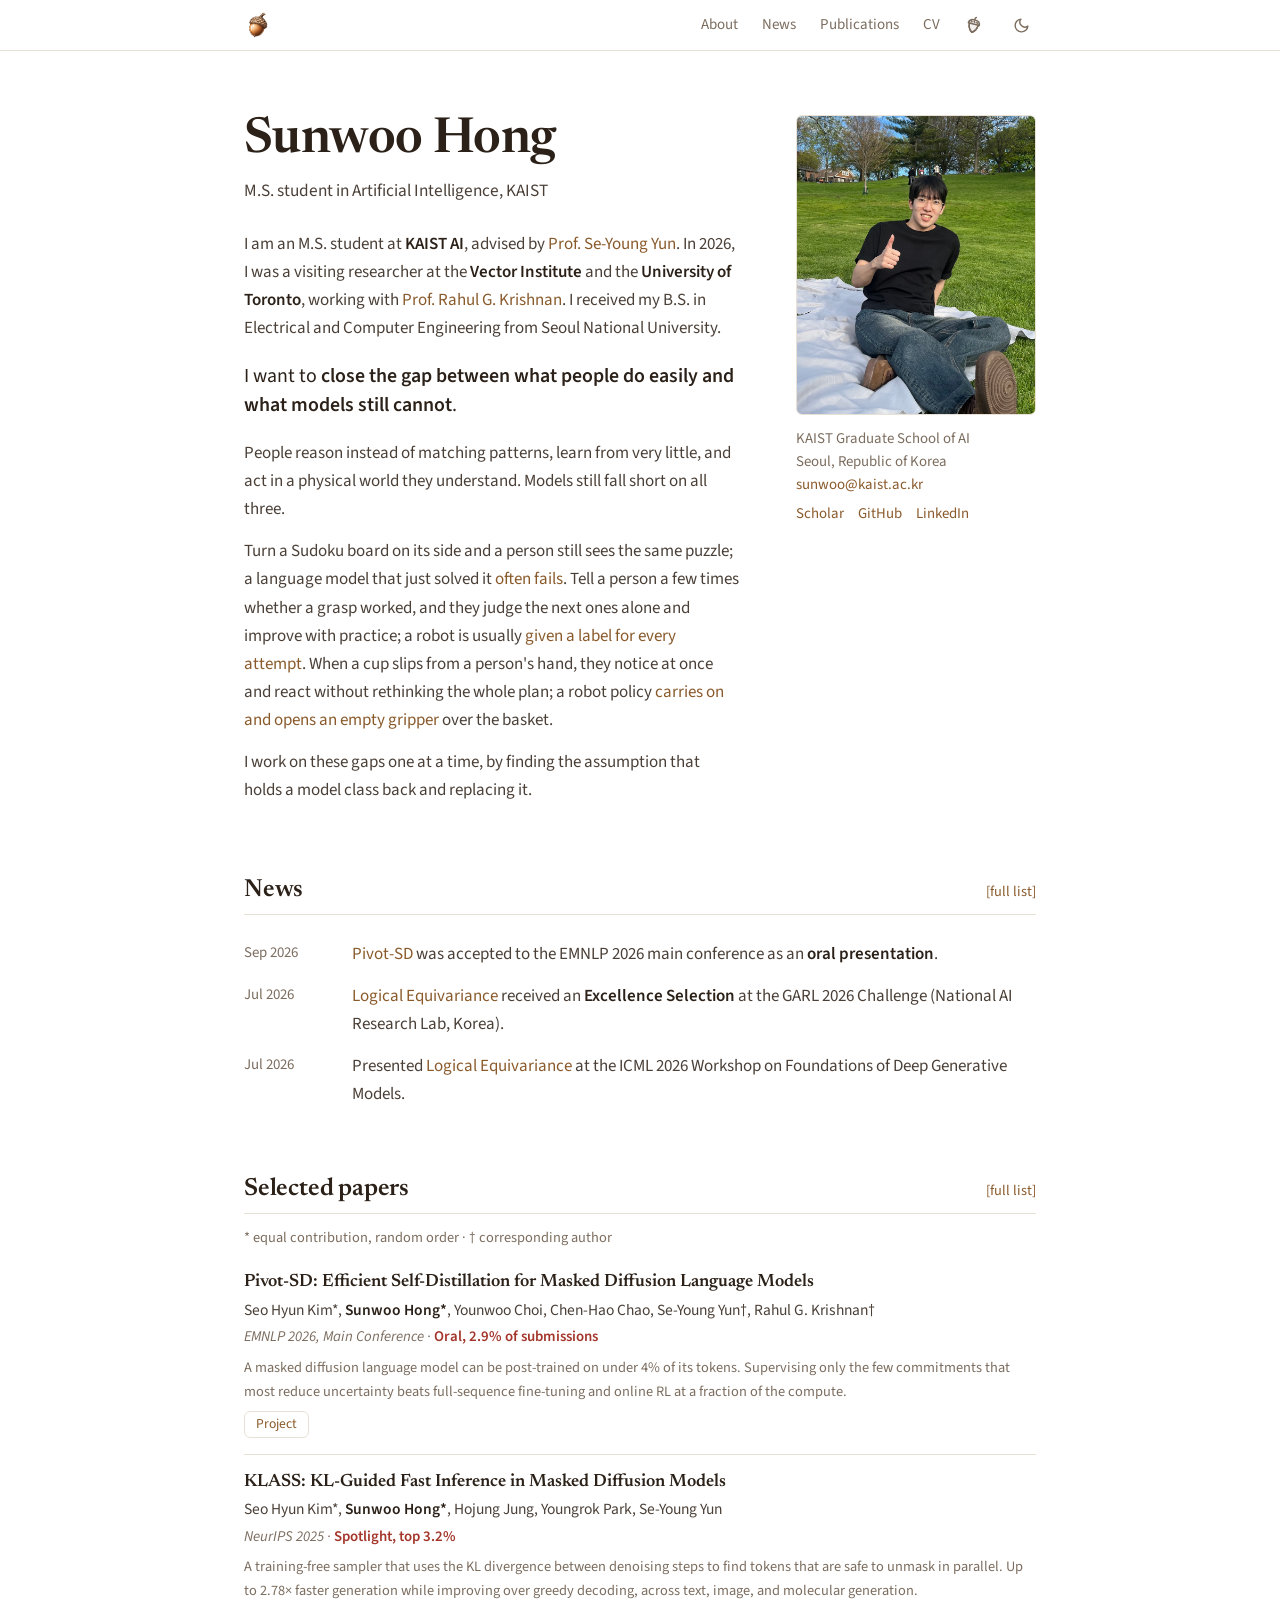
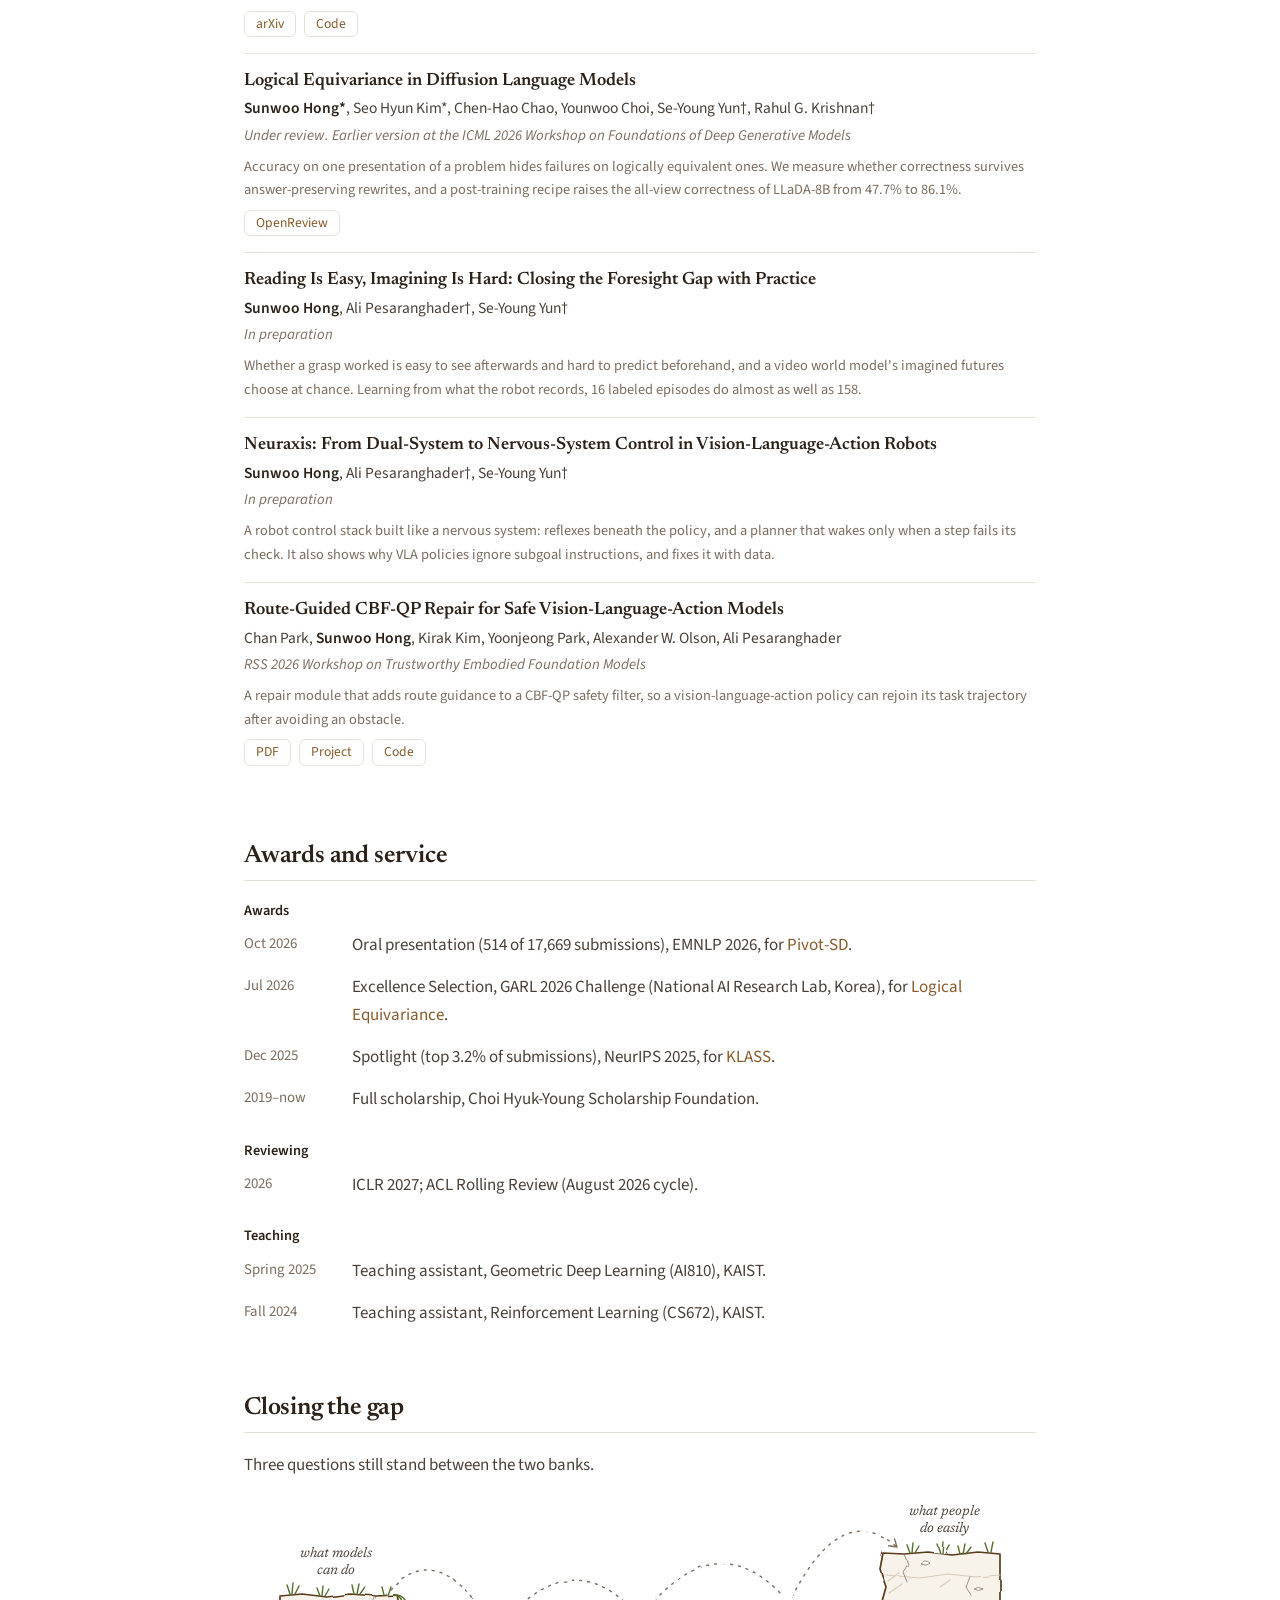
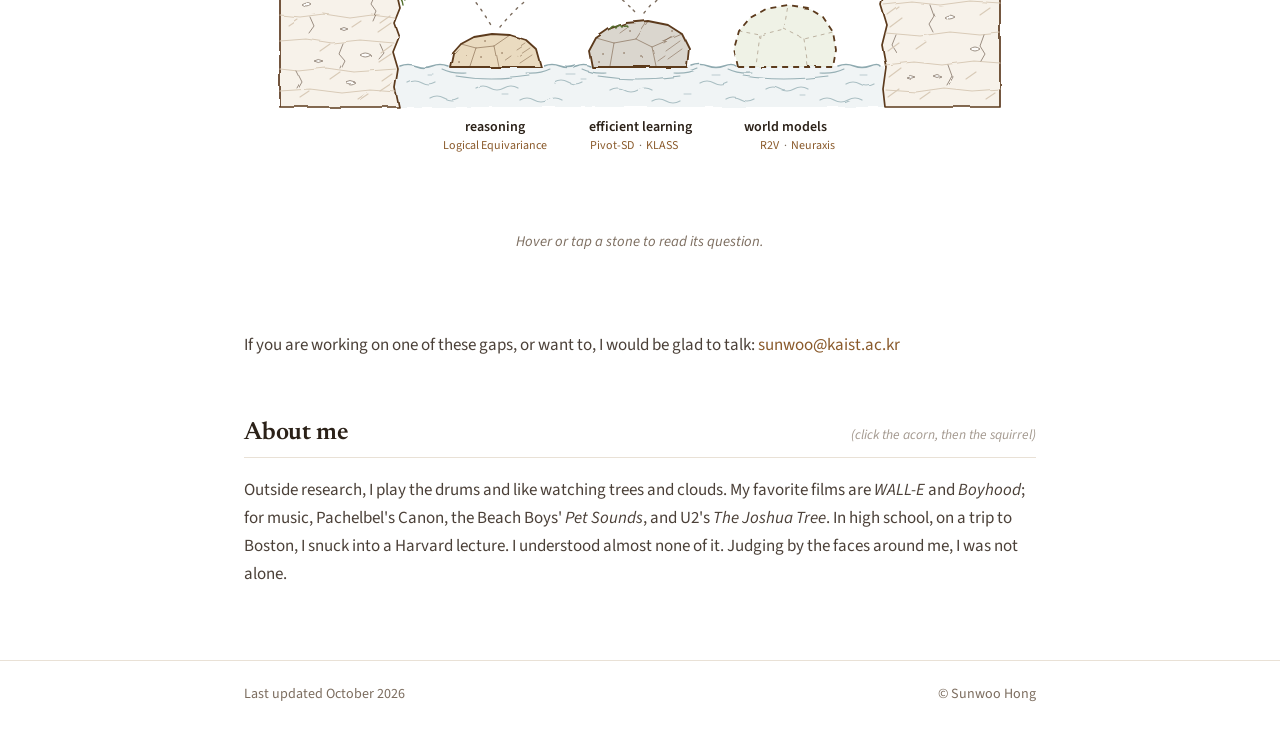
==== index.html @ c3c5d36f "Add files via upload" ====
<!DOCTYPE html>
<html lang="en">
<head>
<meta charset="UTF-8" />
<meta name="viewport" content="width=device-width, initial-scale=1" />

<title>Sunwoo Hong</title>
<meta name="author" content="Sunwoo Hong" />
<meta name="description" content="M.S. student at KAIST AI. I work on what people do easily and models still cannot, most recently how robots judge and control their own actions." />

<!-- 링크 미리보기 카드 (카카오톡, Slack, X, LinkedIn 등). 이미지는 같은 폴더의 og-image.png -->
<link rel="canonical" href="https://sunwoohong.github.io/" />
<meta property="og:type" content="website" />
<meta property="og:site_name" content="Sunwoo Hong" />
<meta property="og:title" content="Sunwoo Hong" />
<meta property="og:description" content="M.S. student at KAIST AI. I work on what people do easily and models still cannot, most recently how robots judge and control their own actions." />
<meta property="og:url" content="https://sunwoohong.github.io/" />
<meta property="og:image" content="https://sunwoohong.github.io/og-image.png" />
<meta property="og:image:width" content="1200" />
<meta property="og:image:height" content="630" />
<meta property="og:image:alt" content="Sunwoo Hong, M.S. student in Artificial Intelligence at KAIST: closing the gap between what people do easily and what models still cannot. An illustrated acorn." />
<meta property="og:locale" content="en_US" />
<meta name="twitter:card" content="summary_large_image" />
<meta name="twitter:title" content="Sunwoo Hong" />
<meta name="twitter:description" content="M.S. student at KAIST AI. I work on what people do easily and models still cannot, most recently how robots judge and control their own actions." />
<meta name="twitter:image" content="https://sunwoohong.github.io/og-image.png" />

<link rel="icon" type="image/png" href="favicon.png" />
<link rel="preconnect" href="https://fonts.googleapis.com" />
<link rel="preconnect" href="https://fonts.gstatic.com" crossorigin />
<link href="https://fonts.googleapis.com/css2?family=Newsreader:ital,opsz,wght@0,6..72,400;0,6..72,500;0,6..72,600;1,6..72,400&family=Source+Sans+3:ital,wght@0,400;0,600;1,400&display=swap" rel="stylesheet" />
<link rel="stylesheet" href="style.css?v=20261022b" />
<!-- 테마를 화면이 그려지기 전에 적용 (깜빡임 방지).
     직접 고른 테마가 있으면 그것을, 없으면 기기의 라이트/다크 설정을 따릅니다. -->
<script>(function(){var t=null;try{t=localStorage.getItem('theme');}catch(e){}if(t==='dark'||(t!=='light'&&window.matchMedia&&window.matchMedia('(prefers-color-scheme: dark)').matches))document.documentElement.setAttribute('data-theme','dark');})();</script>
</head>
<body>

<!-- ================= NAV ================= -->
<nav class="nav">
  <div class="nav-inner">
    <a href="#top" class="mark" aria-label="Sunwoo Hong, home">
      <img src="favicon.png" alt="" onerror="this.remove()" />
    </a>
    <div class="nav-links">
      <a href="#top">About</a>
      <a href="#news">News</a>
      <a href="#publications">Publications</a>
      <!-- CV: 컴파일한 PDF를 같은 폴더에 SunwooHong_CV.pdf 로 올리세요 -->
      <a href="SunwooHong_CV.pdf" target="_blank" rel="noopener">CV</a>
      <!-- A tiny, optional squirrel visitor. Shared behavior: acorn.js. -->
      <button type="button" class="acorn-toggle" id="acorn-toggle"
              aria-label="Let the squirrel take or return the acorn" aria-pressed="false"
              title="Let the squirrel take the acorn" data-acorn="home" hidden>
        <svg class="acorn-icon" viewBox="0 0 24 24" fill="none" stroke="currentColor"
             stroke-width="1.65" stroke-linecap="round" stroke-linejoin="round" aria-hidden="true">
        <g transform="rotate(14 12 12)">
          <path d="M6.8 10.4c.2 4.6 1.8 7.4 5.2 9.6 3.4-2.2 5-5 5.2-9.6" fill="currentColor" fill-opacity=".10"/>
          <path d="M6.8 10.4c.2 4.6 1.8 7.4 5.2 9.6 3.4-2.2 5-5 5.2-9.6"/>
          <path d="M5.5 10.4c.2-3.1 2.5-5 6.5-5s6.3 1.9 6.5 5H5.5Z" fill="currentColor" fill-opacity=".16"/>
          <path d="M12 5.4c-.5-1.4-.1-2.5 1-3.1M8.3 7.5l1 1M11.5 7.1l1 1M14.7 7.5l1 1"/>
        </g>
        </svg>
        <svg class="acorn-empty" viewBox="0 0 24 24" fill="none" stroke="currentColor"
             stroke-width="1.4" stroke-linecap="round" aria-hidden="true">
          <ellipse cx="12" cy="17" rx="6" ry="2.6" stroke-dasharray="1.4 3.1"/>
        </svg>
      </button>
      <button type="button" class="theme-toggle" id="theme-toggle" aria-label="Switch to dark theme">
        <svg class="icon-moon" viewBox="0 0 24 24" fill="none" stroke="currentColor" stroke-width="2" stroke-linecap="round" stroke-linejoin="round" aria-hidden="true"><path d="M21 12.8A9 9 0 1 1 11.2 3a7 7 0 0 0 9.8 9.8z"/></svg>
        <svg class="icon-sun" viewBox="0 0 24 24" fill="none" stroke="currentColor" stroke-width="2" stroke-linecap="round" stroke-linejoin="round" aria-hidden="true"><circle cx="12" cy="12" r="4"/><path d="M12 2v2M12 20v2M4.9 4.9l1.4 1.4M17.7 17.7l1.4 1.4M2 12h2M20 12h2M4.9 19.1l1.4-1.4M17.7 6.3l1.4-1.4"/></svg>
      </button>
    </div>
  </div>
</nav>

<!-- ================= TOP ================= -->
<header id="top" class="wrap top">
  <div class="top-head">
    <h1 class="name">Sunwoo Hong</h1>
    <p class="role">M.S. student in Artificial Intelligence, KAIST</p>
  </div>

  <aside class="top-side">
    <!-- 프로필 사진: bio.jpg (세로가 조금 긴 사진이 잘 맞습니다) -->
    <img class="portrait" src="bio.jpg" alt="Sunwoo Hong"
         onerror="this.replaceWith(Object.assign(document.createElement('div'),{className:'portrait portrait-empty',textContent:'SH'}))" />
    <div class="contact">
      <p>KAIST Graduate School of AI</p>
      <p>Seoul, Republic of Korea</p>
      <p><a href="mailto:sunwoo@kaist.ac.kr">sunwoo@kaist.ac.kr</a></p>
      <p class="links">
        <a href="https://scholar.google.com/citations?user=4PHESKoAAAAJ" target="_blank" rel="noopener">Scholar</a>
        <a href="https://github.com/SunwooHong" target="_blank" rel="noopener">GitHub</a>
        <a href="https://www.linkedin.com/in/sunwoo-hong/" target="_blank" rel="noopener">LinkedIn</a>
      </p>
    </div>
  </aside>


  <div class="top-bio">
    <p>
      I am an M.S. student at <strong>KAIST AI</strong>, advised by
      <a href="https://fbsqkd.github.io/" target="_blank" rel="noopener">Prof. Se-Young Yun</a>.
      In 2026, I was a visiting researcher at the <strong>Vector Institute</strong> and the
      <strong>University of Toronto</strong>, working with
      <a href="https://www.cs.toronto.edu/~rahulgk/" target="_blank" rel="noopener">Prof. Rahul G. Krishnan</a>.
      I received my B.S. in Electrical and Computer Engineering from Seoul National University.
    </p>
    <p class="vision">
      I want to <strong>close the gap between what people do easily and what models still
      cannot</strong>.
    </p>
    <p>
      People reason instead of matching patterns, learn from very little, and act in a physical
      world they understand. Models still fall short on all three.
    </p>
    <p>
      Turn a Sudoku board on its side and a person still sees the same puzzle; a language model
      that just solved it <a href="#logical-equivariance">often fails</a>. Tell a person a few times
      whether a grasp worked, and they judge the next ones alone and improve with practice; a robot
      is usually <a href="#r2v">given a label for every attempt</a>. When a cup slips from a person's
      hand, they notice at once and react without rethinking the whole plan; a robot policy
      <a href="#neuraxis">carries on and opens an empty gripper</a> over the basket.
    </p>
    <p>
      I work on these gaps one at a time, by finding the assumption that holds a model class back
      and replacing it.
    </p>
  </div>
</header>

<!-- ================= NEWS (최근 3개만. 전체는 news.html) ================= -->
<section id="news">
  <div class="wrap">
    <h2>News <a href="news.html">[full list]</a></h2>
    <ul class="news">
      <li>
        <time>Sep 2026</time>
        <div><a href="#pivot-sd">Pivot-SD</a> was accepted to the EMNLP 2026 main conference as an <strong>oral presentation</strong>.</div>
      </li>
      <li>
        <time>Jul 2026</time>
        <div><a href="#logical-equivariance">Logical Equivariance</a> received an <strong>Excellence Selection</strong> at the GARL 2026 Challenge (National AI Research Lab, Korea).</div>
      </li>
      <li>
        <time>Jul 2026</time>
        <div>Presented <a href="#logical-equivariance">Logical Equivariance</a> at the ICML 2026 Workshop on Foundations of Deep Generative Models.</div>
      </li>
    </ul>
  </div>
</section>

<!-- ================= PUBLICATIONS (전체는 publications.html) ================= -->
<section id="publications">
  <div class="wrap">
    <h2>Selected papers <a href="publications.html">[full list]</a></h2>
    <p class="pub-legend">* equal contribution, random order · † corresponding author</p>
    <!-- ↓ 논문 하나(article) 복사해서 개수를 늘리세요. 수상은 venue 뒤 <span class="tag"> -->

    <article class="pub" id="pivot-sd">
      <h3 class="pub-title">Pivot-SD: Efficient Self-Distillation for Masked Diffusion Language Models</h3>
      <p class="pub-authors">Seo Hyun Kim*, <span class="me">Sunwoo Hong*</span>, Younwoo Choi, Chen-Hao Chao, Se-Young Yun†, Rahul G. Krishnan†</p>
      <p class="pub-venue">EMNLP 2026, Main Conference · <span class="tag">Oral, 2.9% of submissions</span></p>
      <p class="pub-desc">A masked diffusion language model can be post-trained on under 4% of its tokens. Supervising only the few commitments that most reduce uncertainty beats full-sequence fine-tuning and online RL at a fraction of the compute.</p>
      <div class="pub-links">
        <a href="pivot-sd/">Project</a>
      </div>
    </article>

    <article class="pub" id="klass">
      <h3 class="pub-title">KLASS: KL-Guided Fast Inference in Masked Diffusion Models</h3>
      <p class="pub-authors">Seo Hyun Kim*, <span class="me">Sunwoo Hong*</span>, Hojung Jung, Youngrok Park, Se-Young Yun</p>
      <p class="pub-venue">NeurIPS 2025 · <span class="tag">Spotlight, top 3.2%</span></p>
      <p class="pub-desc">A training-free sampler that uses the KL divergence between denoising steps to find tokens that are safe to unmask in parallel. Up to 2.78× faster generation while improving over greedy decoding, across text, image, and molecular generation.</p>
      <div class="pub-links">
        <a href="https://arxiv.org/abs/2511.05664" target="_blank" rel="noopener">arXiv</a>
        <a href="https://github.com/shkim0116/KLASS" target="_blank" rel="noopener">Code</a>
      </div>
    </article>

    <article class="pub" id="logical-equivariance">
      <h3 class="pub-title">Logical Equivariance in Diffusion Language Models</h3>
      <p class="pub-authors"><span class="me">Sunwoo Hong*</span>, Seo Hyun Kim*, Chen-Hao Chao, Younwoo Choi, Se-Young Yun†, Rahul G. Krishnan†</p>
      <p class="pub-venue">Under review. Earlier version at the ICML 2026 Workshop on Foundations of Deep Generative Models</p>
      <p class="pub-desc">Accuracy on one presentation of a problem hides failures on logically equivalent ones. We measure whether correctness survives answer-preserving rewrites, and a post-training recipe raises the all-view correctness of LLaDA-8B from 47.7% to 86.1%.</p>
      <div class="pub-links">
        <a href="https://openreview.net/pdf?id=BC3jb6452Y" target="_blank" rel="noopener">OpenReview</a>
      </div>
    </article>

    <article class="pub" id="r2v">
      <h3 class="pub-title">Reading Is Easy, Imagining Is Hard: Closing the Foresight Gap with Practice</h3>
      <p class="pub-authors"><span class="me">Sunwoo Hong</span>, Ali Pesaranghader†, Se-Young Yun†</p>
      <p class="pub-venue">In preparation</p>
      <p class="pub-desc">Whether a grasp worked is easy to see afterwards and hard to predict beforehand, and a video world model's imagined futures choose at chance. Learning from what the robot records, 16 labeled episodes do almost as well as 158.</p>
    </article>

    <article class="pub" id="neuraxis">
      <h3 class="pub-title">Neuraxis: From Dual-System to Nervous-System Control in Vision-Language-Action Robots</h3>
      <p class="pub-authors"><span class="me">Sunwoo Hong</span>, Ali Pesaranghader†, Se-Young Yun†</p>
      <p class="pub-venue">In preparation</p>
      <p class="pub-desc">A robot control stack built like a nervous system: reflexes beneath the policy, and a planner that wakes only when a step fails its check. It also shows why VLA policies ignore subgoal instructions, and fixes it with data.</p>
    </article>

    <article class="pub" id="route-guided">
      <h3 class="pub-title">Route-Guided CBF-QP Repair for Safe Vision-Language-Action Models</h3>
      <p class="pub-authors">Chan Park, <span class="me">Sunwoo Hong</span>, Kirak Kim, Yoonjeong Park, Alexander W. Olson, Ali Pesaranghader</p>
      <p class="pub-venue">RSS 2026 Workshop on Trustworthy Embodied Foundation Models</p>
      <p class="pub-desc">A repair module that adds route guidance to a CBF-QP safety filter, so a vision-language-action policy can rejoin its task trajectory after avoiding an obstacle.</p>
      <div class="pub-links">
        <a href="https://ckck12.github.io/Route-Guied-CBF-QP/paper.pdf" target="_blank" rel="noopener">PDF</a>
        <a href="https://ckck12.github.io/Route-Guied-CBF-QP/" target="_blank" rel="noopener">Project</a>
        <a href="https://github.com/Ckck12/Route-Guied-CBF-QP" target="_blank" rel="noopener">Code</a>
      </div>
    </article>

  </div>
</section>

<!-- ================= AWARDS & SERVICE ================= -->
<section id="awards">
  <div class="wrap">
    <h2>Awards and service</h2>

    <h3 class="list-group">Awards</h3>
    <ul class="news">
      <li>
        <time>Oct 2026</time>
        <div>Oral presentation (514 of 17,669 submissions), EMNLP 2026, for <a href="#pivot-sd">Pivot-SD</a>.</div>
      </li>
      <li>
        <time>Jul 2026</time>
        <div>Excellence Selection, GARL 2026 Challenge (National AI Research Lab, Korea), for <a href="#logical-equivariance">Logical Equivariance</a>.</div>
      </li>
      <li>
        <time>Dec 2025</time>
        <div>Spotlight (top 3.2% of submissions), NeurIPS 2025, for <a href="#klass">KLASS</a>.</div>
      </li>
      <li>
        <time>2019–now</time>
        <div>Full scholarship, Choi Hyuk-Young Scholarship Foundation.</div>
      </li>
    </ul>

    <h3 class="list-group">Reviewing</h3>
    <ul class="news">
      <li>
        <time>2026</time>
        <div>ICLR 2027; ACL Rolling Review (August 2026 cycle).</div>
      </li>
    </ul>

    <h3 class="list-group">Teaching</h3>
    <ul class="news">
      <li>
        <time>Spring 2025</time>
        <div>Teaching assistant, Geometric Deep Learning (AI810), KAIST.</div>
      </li>
      <li>
        <time>Fall 2024</time>
        <div>Teaching assistant, Reinforcement Learning (CS672), KAIST.</div>
      </li>
    </ul>
  </div>
</section>

<!-- ================= CLOSING THE GAP =================
     소개글의 "close the gap"을 그림으로 옮긴 것: 강과 두 기슭, 그 사이의 디딤돌 셋.
     돌에 마우스를 올리면(또는 누르면) 그 돌의 질문이 뜨고, 돌 아래 논문 이름을 누르면 위쪽 카드로 갑니다.
     점선 돌은 지금 놓는 중입니다. -->
<section id="contact">
  <div class="wrap">
    <h2>Closing the gap</h2>
    <p class="gap-lead">Three questions still stand between the two banks.</p>
    <figure class="gap-map">
      <svg viewBox="0 40 720 276" role="img"
           aria-label="A river between two banks: what models can do, and what people do easily. Three stepping stones cross it: reasoning, efficient learning, and world models. The third stone is still being laid.">
        <defs>
          <!-- 손으로 그린 듯한 떨림 -->
          <filter id="gm-rough" x="-5%" y="-5%" width="110%" height="110%">
            <feTurbulence type="fractalNoise" baseFrequency="0.04" numOctaves="2" seed="7" result="n"/>
            <feDisplacementMap in="SourceGraphic" in2="n" scale="3"/>
          </filter>
        </defs>
        <g filter="url(#gm-rough)">
          <!-- 물 -->
          <path class="gm-pool" d="M116 221 L604 221 L604 262 L116 262 Z"/>
          <!-- 왼쪽 기슭 -->
          <path class="gm-bank" d="M0 151 L22 149 L47 152 L70 149 L96 151 L117 150 L120 163 L114 178 L119 192 L113 207 L118 224 L115 243 L119 262 L0 262 Z"/>
          <path class="gm-strata" d="M0 170 L20 172 L44 169 L70 173 L92 170 L115 173 M0 196 L26 194 L52 198 L80 195 L114 198 M0 224 L18 226 L46 223 L74 227 L116 224 M0 246 L30 244 L62 248 L90 245 L116 247"/>
          <path class="gm-crack" d="M96 151 L92 160 L97 167 L93 176 M30 172 L34 181 L29 188 M62 198 L58 208 L64 215 L60 223 M100 199 L104 208 L99 214 M16 226 L21 236 L17 243"/>
          <path class="gm-hatch" d="M100 178 l10 -7 M98 187 l13 -9 M101 208 l11 -8 M99 217 l12 -8 M102 236 l10 -7 M100 246 l12 -8 M8 180 l9 -6 M40 206 l10 -7 M72 182 l9 -6 M50 234 l10 -7 M20 252 l9 -6 M78 254 l9 -6"/>
          <path class="gm-pebble" d="M22 160 q5 -4 10 0 q-5 4 -10 0 Z M60 184 q4 -3 8 0 q-4 3 -8 0 Z M80 210 q5 -4 11 0 q-6 4 -11 0 Z M34 216 q4 -3 9 0 q-5 3 -9 0 Z M66 238 q5 -3 10 0 q-5 4 -10 0 Z"/>
          <path class="gm-grass" d="M10 149 l-3 -9 M12 149 l1 -11 M15 149 l4 -8 M40 151 l-3 -8 M42 151 l1 -10 M45 151 l4 -7 M74 149 l-2 -9 M77 149 l2 -10 M80 149 l5 -7 M104 150 l-2 -8 M107 150 l3 -9 M116 150 q6 2 7 10 M113 150 q8 -1 12 5"/>
          <!-- 오른쪽 기슭 -->
          <path class="gm-bank" d="M720 109 L698 107 L672 110 L648 107 L624 109 L603 108 L600 124 L606 142 L601 160 L607 180 L602 200 L606 222 L603 244 L605 262 L720 262 Z"/>
          <path class="gm-strata" d="M720 130 L696 132 L668 129 L640 133 L606 130 M720 158 L690 156 L660 160 L632 157 L604 160 M720 188 L700 190 L670 187 L640 191 L606 188 M720 218 L694 216 L662 220 L634 217 L605 220 M720 244 L692 246 L664 243 L636 247 L606 245"/>
          <path class="gm-crack" d="M624 109 L628 119 L623 127 L627 137 M690 132 L686 142 L691 150 M650 160 L654 171 L649 179 L653 187 M616 190 L612 200 L617 208 M704 190 L700 201 L705 209 L701 216 M668 220 L672 231 L667 240"/>
          <path class="gm-hatch" d="M608 136 l11 -8 M609 148 l13 -9 M608 170 l11 -8 M610 182 l12 -9 M608 206 l11 -8 M609 232 l12 -9 M608 252 l11 -8 M660 142 l10 -7 M700 170 l10 -7 M636 204 l10 -7 M686 234 l10 -7 M640 254 l10 -7 M706 254 l9 -6"/>
          <path class="gm-pebble" d="M640 118 q5 -4 10 0 q-5 4 -10 0 Z M694 144 q4 -3 9 0 q-5 3 -9 0 Z M664 172 q5 -4 11 0 q-6 4 -11 0 Z M626 232 q4 -3 9 0 q-5 3 -9 0 Z M690 204 q5 -4 10 0 q-5 4 -10 0 Z M654 232 q4 -3 8 0 q-4 3 -8 0 Z"/>
          <path class="gm-grass" d="M630 108 l-3 -8 M632 108 l1 -10 M635 108 l4 -7 M660 108 l-3 -9 M662 108 l1 -11 M665 108 l4 -8 M680 109 l-2 -8 M683 109 l2 -10 M686 109 l5 -7 M708 107 l-3 -9 M711 107 l2 -10"/>
          <!-- 디딤돌 셋: 돌마다 색이 조금 다르고, 마지막 돌은 아직 놓는 중이라 점선 -->
          <g class="gm-stone" data-stone="reasoning">
            <path class="gm-rock gm-rock-1" d="M170 222 L173 208 L181 199 L194 192 L212 189 L230 190 L246 195 L256 204 L261 222 Z"/>
            <path class="gm-facet" d="M181 199 L196 203 L214 201 L230 190 M214 201 L218 221 M196 203 L190 221"/>
            <path class="gm-shade" d="M236 204 l9 -6 M238 211 l12 -8 M240 218 l12 -8 M224 216 l7 -5"/>
            <path class="gm-speck" d="M186 210 h.1 M201 212 h.1 M205 196 h.1 M222 208 h.1 M178 216 h.1"/>
          </g>
          <g class="gm-stone" data-stone="efficient-learning">
            <path class="gm-rock gm-rock-2" d="M312 222 L309 206 L316 193 L329 184 L346 178 L368 176 L388 180 L402 189 L409 203 L407 222 Z"/>
            <path class="gm-facet" d="M316 193 L334 198 L356 194 L368 176 M356 194 L372 202 L402 189 M372 202 L376 221 M334 198 L330 221"/>
            <path class="gm-shade" d="M384 198 l10 -7 M386 206 l14 -10 M388 214 l14 -10 M378 216 l7 -5 M340 188 l7 -5"/>
            <path class="gm-speck" d="M322 208 h.1 M344 208 h.1 M350 186 h.1 M362 212 h.1 M392 186 h.1 M318 216 h.1"/>
            <path class="gm-moss" d="M330 184 q3 -5 6 -1 q3 -5 6 -1 q3 -4 6 0"/>
          </g>
          <g class="gm-stone gm-stone-next" data-stone="world-models">
            <path class="gm-rock gm-rock-3" d="M458 222 L454 204 L459 186 L470 173 L486 164 L508 160 L528 163 L543 172 L553 187 L556 205 L553 222 Z"/>
            <path class="gm-facet" d="M459 186 L480 190 L504 184 L508 160 M504 184 L524 194 L553 187 M524 194 L528 221 M480 190 L476 221"/>
          </g>
          <!-- 물결: 수면, 돌 주위의 잔물결, 깊은 물결 -->
          <path class="gm-water" d="M120 221 q8 -3 16 0 t16 0 t16 0 M264 221 q8 -3 16 0 t16 0 t14 0 M412 221 q8 -3 16 0 t16 0 t12 0 M558 221 q8 -3 16 0 t16 0 t10 0"/>
          <path class="gm-ripple" d="M162 224 q10 5 24 4 M246 228 q14 1 24 -4 M176 231 q34 6 74 0 M302 224 q10 5 24 4 M394 228 q14 1 24 -4 M318 231 q38 6 82 0 M448 224 q10 5 24 4 M540 228 q14 1 24 -4 M464 231 q38 6 84 0"/>
          <path class="gm-water gm-deep" d="M128 238 q7 -4 14 0 t14 0 M196 243 q7 -4 14 0 t14 0 t14 0 M274 237 q7 -4 14 0 t14 0 M330 245 q7 -4 14 0 t14 0 t14 0 M420 238 q7 -4 14 0 t14 0 M486 244 q7 -4 14 0 t14 0 t14 0 M566 239 q7 -4 14 0 t14 0 M150 253 q7 -4 14 0 t14 0 M240 255 q7 -4 14 0 t14 0 t14 0 M372 256 q7 -4 14 0 t14 0 M446 254 q7 -4 14 0 t14 0 M540 255 q7 -4 14 0 t14 0 t14 0"/>
          <path class="gm-glint" d="M286 229 h9 M300 233 h5 M432 230 h8 M148 230 h6 M580 230 h7 M222 249 h6 M404 249 h7 M520 250 h5"/>
          <!-- 건너가는 길 -->
          <path class="gm-route" d="M110 144 Q160 92 212 182 M220 182 Q290 96 356 168 M364 168 Q436 78 504 152 M512 152 Q562 54 617 102"/>
        </g>
        <!-- 도착 화살촉: 떨림 필터 밖에 두어 모양이 흐트러지지 않게, 호의 끝 방향에 맞춤 -->
        <path class="gm-arrow" d="M614.5 93.9 L617 102 L608.6 100.7"/>
        <!-- 이름표 -->
        <text class="gm-side" x="56" y="112" text-anchor="middle">what models</text>
        <text class="gm-side" x="56" y="129" text-anchor="middle">can do</text>
        <text class="gm-side" x="664" y="70" text-anchor="middle">what people</text>
        <text class="gm-side" x="664" y="87" text-anchor="middle">do easily</text>
        <g class="gm-label" data-stone="reasoning">
          <text class="gm-axis" x="215" y="286" text-anchor="middle">reasoning</text>
          <a href="#logical-equivariance" data-card="logical-equivariance"><text class="gm-paper" x="215" y="304" text-anchor="middle">Logical Equivariance</text></a>
        </g>
        <g class="gm-label" data-stone="efficient-learning">
          <text class="gm-axis gm-axis-mid" x="360" y="286" text-anchor="middle">efficient learning</text>
          <a href="#pivot-sd" data-card="pivot-sd"><text class="gm-paper" x="354" y="304" text-anchor="end">Pivot-SD</text></a>
          <text class="gm-paper gm-sep" x="360" y="304" text-anchor="middle">·</text>
          <a href="#klass" data-card="klass"><text class="gm-paper" x="366" y="304">KLASS</text></a>
        </g>
        <g class="gm-label" data-stone="world-models">
          <text class="gm-axis" x="505" y="286" text-anchor="middle">world models</text>
          <a href="#r2v" data-card="r2v"><text class="gm-paper" x="499" y="304" text-anchor="end">R2V</text></a>
          <text class="gm-paper gm-sep" x="505" y="304" text-anchor="middle">·</text>
          <a href="#neuraxis" data-card="neuraxis"><text class="gm-paper" x="511" y="304">Neuraxis</text></a>
        </g>
      </svg>
      <!-- 돌에 마우스를 올리면(또는 누르면) 안내 문구 자리에 그 돌의 질문이 나타납니다 -->
      <div class="gap-notes">
        <p class="gap-hint">Hover or tap a stone to read its question.</p>
      <div class="gap-note" data-stone="reasoning">
        <p class="gs-q">Where does pattern matching end and reasoning begin?</p>
        <p class="gs-a">Pattern matching is right near what a model has seen. Reasoning is using the
          structure underneath to be right where it has never been.</p>
        <p class="gs-tags">So far: <a href="#logical-equivariance">Logical Equivariance</a></p>
      </div>
      <div class="gap-note" data-stone="efficient-learning">
        <p class="gs-q">Why do models need so much more than people do?</p>
        <p class="gs-a">Scale works, but every gain asks for more data than the last. People learn a new
          skill from a handful of examples; models have to learn more from less.</p>
        <p class="gs-tags">So far: <a href="#pivot-sd">Pivot-SD</a> · <a href="#klass">KLASS</a></p>
      </div>
      <div class="gap-note" data-stone="world-models">
        <p class="gs-q">What does a robot need to understand to act well?</p>
        <p class="gs-a">Not every frame of the future. A person sees at once whether an action worked,
          notices the moment something slips, and stops to rethink only when the plan breaks. A robot
          can learn the same: judge outcomes from what it records, and check each step against what it
          should achieve.</p>
        <p class="gs-tags">In progress: <a href="#r2v">R2V</a> · <a href="#neuraxis">Neuraxis</a></p>
      </div>
      </div>
    </figure>
    <p class="gap-invite">If you are working on one of these gaps, or want to, I would be glad to talk:
      <a href="mailto:sunwoo@kaist.ac.kr">sunwoo@kaist.ac.kr</a></p>
  </div>
</section>

<!-- ================= ABOUT ME ================= -->
<section id="about-me">
  <div class="wrap">
    <!-- 오른쪽의 옅은 안내는 상단 메뉴의 도토리 버튼이 켜져 있을 때만 나타납니다 -->
    <h2><span class="h2-title">About me</span> <span class="h2-note" id="acorn-note" hidden>(click the acorn, then the squirrel)</span></h2>
    <p>Outside research, I play the drums and like watching trees and clouds. My favorite films are <em>WALL-E</em> and
      <em>Boyhood</em>; for music, Pachelbel's Canon, the Beach Boys' <em>Pet Sounds</em>, and U2's <em>The Joshua Tree</em>.
      In high school, on a trip to Boston, I snuck into a Harvard lecture. I understood almost none of it.
      Judging by the faces around me, I was not alone.</p>
  </div>
</section>

<!-- ================= FOOTER ================= -->
<footer>
  <div class="wrap">
    <span>Last updated October 2026</span>
    <span>© Sunwoo Hong</span>
  </div>
</footer>

<!-- 테마 전환: 버튼으로 고른 테마는 브라우저에 저장되어 다음 방문과 다른 페이지에도 유지됩니다.
     아직 고른 적이 없으면 기기 설정을 따르고, 기기 설정이 바뀌면 바로 따라 바뀝니다. -->
<script>
(function () {
  var root = document.documentElement, btn = document.getElementById('theme-toggle');
  if (!btn) return;
  var system = window.matchMedia ? window.matchMedia('(prefers-color-scheme: dark)') : null;
  function isDark() { return root.getAttribute('data-theme') === 'dark'; }
  function chosen() { try { return localStorage.getItem('theme'); } catch (e) { return null; } }
  function apply(dark) { if (dark) root.setAttribute('data-theme', 'dark'); else root.removeAttribute('data-theme'); label(); }
  function label() { btn.setAttribute('aria-label', isDark() ? 'Switch to light theme' : 'Switch to dark theme'); }
  btn.addEventListener('click', function () {
    var next = isDark() ? 'light' : 'dark';
    apply(next === 'dark');
    try { localStorage.setItem('theme', next); } catch (e) {}
  });
  if (system) {
    var follow = function (event) { if (!chosen()) apply(event.matches); };
    if (system.addEventListener) system.addEventListener('change', follow);
    else if (system.addListener) system.addListener(follow);
  }
  label();
})();
</script>

<!-- 맨 위로: 왼쪽 위 아이콘이나 About을 눌러도 주소에 #top이 남지 않게 합니다.
     다른 페이지에서 index.html#top으로 들어와도 주소를 깔끔하게 정리합니다. -->
<script>
(function () {
  function cleanAddress() {
    var path = location.pathname;
    // 실제 사이트에서는 /index.html 대신 / 로 보여 줍니다 (로컬 파일에서는 그대로).
    if (/^https?:$/.test(location.protocol)) path = path.replace(/index\.html$/, '');
    try { history.replaceState(history.state, '', path + location.search); } catch (e) {}
  }
  function toTop(smooth) {
    var reduce = window.matchMedia && window.matchMedia('(prefers-reduced-motion: reduce)').matches;
    window.scrollTo({ top: 0, behavior: smooth && !reduce ? 'smooth' : 'auto' });
  }
  document.addEventListener('click', function (event) {
    var link = event.target.closest && event.target.closest('a[href="#top"]');
    if (!link || event.defaultPrevented || event.button !== 0 ||
        event.metaKey || event.ctrlKey || event.shiftKey || event.altKey) return;
    event.preventDefault();
    toTop(true);
    if (location.hash) cleanAddress();
  });
  if (location.hash === '#top') { cleanAddress(); toTop(false); }
})();
</script>

<!-- 간극의 디딤돌: 돌(또는 그 이름표)에 마우스를 올리거나 누르면 그 돌의 질문이 뜨고,
     논문 이름에 올리면 위쪽 카드도 표시됩니다 -->
<script>
(function () {
  var map = document.querySelector('.gap-map');
  if (!map) return;
  function parts(name) { return map.querySelectorAll('[data-stone="' + name + '"]'); }
  var notes = map.querySelector('.gap-notes');
  /* 설명이 하나라도 보이는 동안에는 안내 문구를 숨깁니다 */
  function sync() { if (notes) notes.classList.toggle('has-active', !!notes.querySelector('.is-lit, .is-open')); }
  function set(name, cls, on) { parts(name).forEach(function (el) { el.classList.toggle(cls, on); }); sync(); }
  var triggers = map.querySelectorAll('.gm-stone[data-stone], .gm-label[data-stone]');
  triggers.forEach(function (el) {
    var name = el.getAttribute('data-stone');
    el.addEventListener('mouseenter', function () { set(name, 'is-lit', true); });
    el.addEventListener('mouseleave', function () { set(name, 'is-lit', false); });
    el.addEventListener('focusin', function () { set(name, 'is-lit', true); });
    el.addEventListener('focusout', function () { set(name, 'is-lit', false); });
    /* 누르면 고정, 다시 누르면 닫힘 (터치 화면용). 논문 링크를 누를 때는 건드리지 않습니다. */
    el.addEventListener('click', function (event) {
      if (event.target.closest && event.target.closest('a')) return;
      var open = !el.classList.contains('is-open');
      map.querySelectorAll('.is-open').forEach(function (other) { other.classList.remove('is-open'); });
      set(name, 'is-open', open);
      sync();
    });
  });
  map.querySelectorAll('a[data-card]').forEach(function (link) {
    var card = document.getElementById(link.getAttribute('data-card'));
    if (!card) return;
    function on() { card.classList.add('is-pointed'); }
    function off() { card.classList.remove('is-pointed'); }
    link.addEventListener('mouseenter', on); link.addEventListener('mouseleave', off);
    link.addEventListener('focus', on); link.addEventListener('blur', off);
  });
})();
</script>

<!-- About me 옆 안내: 도토리 버튼이 실제로 켜진 경우에만 보여 줍니다 -->
<script>
window.addEventListener('load', function () {
  var note = document.getElementById('acorn-note'), acorn = document.getElementById('acorn-toggle');
  function show() { if (note && acorn && !acorn.hidden) note.hidden = false; }
  show(); setTimeout(show, 800);
});
</script>

<!-- No external animation libraries or image assets required. -->
<script src="acorn.js" defer></script>
</body>
</html>
---- style.css ----
/* ============================================================
   Sunwoo Hong — shared styles for index.html, publications.html, news.html
   ============================================================ */

:root {
  /* ---- 우드 팔레트: 색은 여기서만 바꾸면 됩니다 ---- */
  --paper:  #FFFFFF;   /* 배경 */
  --ink:    #2B2118;   /* 제목 (월넛) */
  --body:   #4B4038;   /* 본문 */
  --muted:  #7C6D5F;   /* 보조 텍스트 */
  --acorn:  #8A5A2B;   /* 링크 / 액센트 (도토리) */
  --cap:    #5C3A1E;   /* 호버 (도토리 깍지) */
  --line:   #E9E1D6;   /* 헤어라인 */
  --husk:   #F7F2EA;   /* 옅은 바탕 (배지, 호버) */
  --leaf:   #55702F;   /* 풀 / 잎 (참나무 잎) */
  --leaf-bg:#EEF2E4;
  --leaf-line:#D5DEC0;
  --honor:  #A3352A;   /* Oral / Spotlight 표기 (벽돌 빨강) */
  --honor-bg:#FBEEEB;
  --honor-line:#F0D3CD;
  --line-strong:#D9CBB8; /* 카드 호버 테두리 */
  --nav-bg: rgba(255,255,255,.9);
  --on-accent:#FFFFFF;   /* 액센트 바탕 위의 글자 */
  --shadow: rgba(92,58,30,.55);
  color-scheme: light;

  --serif: "Newsreader", Georgia, "Times New Roman", serif;
  --sans:  "Source Sans 3", system-ui, -apple-system, "Segoe UI", sans-serif;

  --maxw: 840px;
  --gutter: 24px;
}

/* ---- 어두운 테마: 상단 메뉴의 달 아이콘을 누르면 적용됩니다 ---- */
:root[data-theme="dark"] {
  --paper:  #1C1612;   /* 짙은 월넛 */
  --ink:    #F4ECE1;
  --body:   #D8CCBE;
  --muted:  #A49586;
  --acorn:  #DDA56B;
  --cap:    #F2C690;
  --line:   #3A2F27;
  --husk:   #2A211B;
  --leaf:   #B9CF93;
  --leaf-bg:#262E1F;
  --leaf-line:#3F4B32;
  --honor:  #F0907C;
  --honor-bg:#33201B;
  --honor-line:#58342D;
  --line-strong:#5A4A3D;
  --nav-bg: rgba(28,22,18,.9);
  --on-accent:#1C1612;
  --shadow: rgba(0,0,0,.7);
  color-scheme: dark;
}

* { box-sizing: border-box; }
html { scroll-behavior: smooth; }
[id] { scroll-margin-top: 64px; }   /* 상단 메뉴에 가리지 않도록 */

body {
  margin: 0;
  background: var(--paper);
  color: var(--body);
  font-family: var(--sans);
  font-size: 17px;
  line-height: 1.65;
  -webkit-font-smoothing: antialiased;
}

a {
  color: var(--acorn);
  text-decoration: none;
  border-bottom: 1px solid transparent;
  transition: color .15s ease, border-color .15s ease;
}
a:hover { color: var(--cap); border-bottom-color: var(--cap); }
a:focus-visible { outline: 2px solid var(--acorn); outline-offset: 2px; border-radius: 3px; }

strong { color: var(--ink); font-weight: 600; }
p { margin: 0 0 14px; }

.wrap { max-width: var(--maxw); margin: 0 auto; padding: 0 var(--gutter); }

/* ================= NAV ================= */
.nav {
  position: sticky; top: 0; z-index: 50;
  background: var(--nav-bg);
  backdrop-filter: blur(8px);
  border-bottom: 1px solid var(--line);
}
.nav-inner {
  max-width: var(--maxw); margin: 0 auto; padding: 10px var(--gutter);
  display: flex; align-items: center; justify-content: space-between; gap: 16px;
}
.mark { display: flex; align-items: center; border: 0; }
.mark:hover { border: 0; }
.mark img { width: 26px; height: 26px; display: block; }
.nav-links { display: flex; align-items: center; gap: 24px; margin-left: auto; }
.nav-links a { font-size: .94rem; color: var(--muted); border: 0; }
.nav-links a:hover, .nav-links a[aria-current="page"] { color: var(--cap); border: 0; }

/* 테마 전환 버튼 */
.theme-toggle {
  display: inline-flex; align-items: center; justify-content: center;
  width: 30px; height: 30px; padding: 0; margin-left: -6px;
  background: none; border: 0; border-radius: 50%; cursor: pointer; color: var(--muted);
}
.theme-toggle:hover { color: var(--cap); background: var(--husk); }
.theme-toggle:focus-visible { outline: 2px solid var(--acorn); outline-offset: 2px; }
.theme-toggle svg { width: 17px; height: 17px; display: block; }
.theme-toggle .icon-sun { display: none; }
:root[data-theme="dark"] .theme-toggle .icon-moon { display: none; }
:root[data-theme="dark"] .theme-toggle .icon-sun { display: block; }

/* ================= TOP (이름 · 소개 · 사진) ================= */
.top {
  display: grid;
  grid-template-columns: minmax(0, 1fr) 240px;
  grid-template-areas: "head side" "bio side";
  column-gap: 56px;
  align-items: start;
  padding-top: 64px; padding-bottom: 28px;
}
.top-head { grid-area: head; }
.top-bio  { grid-area: bio; }
.top-side { grid-area: side; }

h1.name, h1.page-title {
  font-family: var(--serif); font-weight: 600;
  font-size: clamp(2.3rem, 6vw, 3.1rem); line-height: 1.05;
  letter-spacing: -.6px; color: var(--ink);
  margin: 0 0 10px;
}
.role { margin: 0 0 24px; font-size: 1.08rem; color: var(--body); }
/* 한 문장 비전: 본문보다 한 단계 크게 */
.top-bio .vision { font-size: 1.24rem; line-height: 1.45; color: var(--ink); margin: 20px 0; }

.portrait {
  width: 100%; aspect-ratio: 4 / 5; object-fit: cover; display: block;
  border-radius: 6px; border: 1px solid var(--line);
  background: var(--husk);
}
.portrait-empty {
  display: flex; align-items: center; justify-content: center;
  font-family: var(--serif); font-size: 3rem; color: var(--acorn);
}
.contact { margin-top: 12px; font-size: .93rem; line-height: 1.55; color: var(--muted); }
.contact p { margin: 0; }
.contact .links { margin-top: 6px; display: flex; flex-wrap: wrap; gap: 2px 14px; }

/* the paper a stepping stone points at */
.pub.is-pointed { box-shadow: inset 3px 0 0 var(--acorn); padding-left: 14px; }

/* ================= SECTIONS ================= */
section { padding: 30px 0; }
h2 {
  font-family: var(--serif); font-weight: 600; color: var(--ink);
  font-size: 1.55rem; letter-spacing: -.2px; line-height: 1.2;
  margin: 0 0 18px; padding-bottom: 8px;
  border-bottom: 1px solid var(--line);
  display: flex; align-items: baseline; justify-content: space-between; gap: 16px;
}
/* [full list] 링크 */
h2 a { font-family: var(--sans); font-size: .9rem; font-weight: 400; letter-spacing: 0; white-space: nowrap; }
.h2-note { font-family: var(--sans); font-size: .85rem; font-weight: 400; font-style: italic; letter-spacing: 0;
           color: var(--muted); opacity: .7; text-align: right; }
.h2-note[hidden] { display: none; }
.h2-title { white-space: nowrap; }
@media (max-width: 700px) { .h2-note { font-size: .78rem; } }

/* ================= NEWS ================= */
.news { margin: 0; padding: 0; list-style: none; }
.news li {
  display: grid; grid-template-columns: 92px minmax(0, 1fr); column-gap: 16px;
  padding: 7px 0;
}
.news time { color: var(--muted); font-size: .93rem; font-variant-numeric: tabular-nums; padding-top: 1px; }

/* ================= AWARDS & SERVICE (index.html) ================= */
.list-group {
  font-family: var(--sans); font-size: .9rem; font-weight: 600;
  color: var(--ink); letter-spacing: 0;
  margin: 18px 0 2px;
}
.list-group:first-of-type { margin-top: 4px; }
#awards .news time { white-space: nowrap; }
@media (max-width: 700px) {
  #awards .news li { grid-template-columns: 88px minmax(0, 1fr); }
}

/* ================= SELECTED PAPERS (index.html) =================
   전체 목록(publications.html)과 같은 목록형. 논문 하나 = article.pub */
.pub-legend { font-size: .9rem; color: var(--muted); margin: -6px 0 6px; }
.pub {
  padding: 16px 0; border-bottom: 1px solid var(--line);
  transition: box-shadow .18s ease, padding-left .18s ease;
}
.pub:last-child { border-bottom: 0; }
.pub-title {
  font-family: var(--serif); font-weight: 600; font-size: 1.12rem;
  color: var(--ink); line-height: 1.3; margin: 0 0 3px;
}
.pub-authors { font-size: .97rem; color: var(--body); margin: 0 0 2px; }
.pub-authors .me, .plist .me { color: var(--ink); font-weight: 600; }
.pub-venue { font-size: .93rem; color: var(--muted); font-style: italic; margin: 0 0 6px; }
.pub-venue .tag { font-style: normal; font-weight: 600; color: var(--honor); }
.pub-desc { font-size: .9rem; color: var(--muted); margin: 0 0 8px; }
.pub-desc:last-child { margin-bottom: 0; }
.pub-links { display: flex; flex-wrap: wrap; gap: 8px; }
.pub-links a {
  font-size: .85rem; color: var(--acorn);
  border: 1px solid var(--line); border-radius: 6px; padding: 1px 11px;
}
.pub-links a:hover { background: var(--acorn); color: var(--on-accent); border-color: var(--acorn); }

/* ================= FULL LISTS (publications.html, news.html) ================= */
.page-head { padding-top: 56px; padding-bottom: 6px; }
.page-head p { color: var(--muted); margin: 0; }
.plist-year {
  font-family: var(--serif); font-weight: 600; color: var(--ink);
  font-size: 1.3rem; margin: 26px 0 4px; padding-bottom: 6px; border-bottom: 1px solid var(--line);
}
.plist { margin: 0; padding: 0; list-style: none; }
.plist li { padding: 14px 0; border-bottom: 1px solid var(--line); }
.plist li:last-child { border-bottom: 0; }
.plist .pub-title { font-size: 1.12rem; margin-bottom: 3px; }
.plist .pub-venue { margin-bottom: 6px; }
.plist .tag { font-style: normal; font-weight: 600; color: var(--honor); }

/* ================= CLOSING THE GAP (index.html) =================
   "Close the gap", drawn: a river, two banks, three stepping stones.
   Under the drawing, each stone is the question it started from. */
:root { --stone-1: #EADBC0; --stone-2: #DAD6CE; --stone-3: #E2E8D2; --water: #8FAAB0; }
:root[data-theme="dark"] { --stone-1: #54422E; --stone-2: #4A4640; --stone-3: #3C4531; --water: #7C999F; }
.gap-lead { margin: 0 0 6px; }
.gap-map { margin: 0; }
.gap-map svg { display: block; width: 100%; max-width: 720px; height: auto; margin: 0 auto; overflow: visible; }
.gm-pool   { fill: var(--water); fill-opacity: .13; stroke: none; }
.gm-bank   { fill: var(--husk); stroke: var(--cap); stroke-width: 1.7; stroke-linejoin: round; }
.gm-strata { fill: none; stroke: var(--line-strong); stroke-width: 1.2; stroke-linecap: round; stroke-linejoin: round; }
.gm-crack  { fill: none; stroke: var(--muted); stroke-width: 1; stroke-linecap: round; stroke-linejoin: round; opacity: .75; }
.gm-hatch  { fill: none; stroke: var(--line-strong); stroke-width: 1.2; stroke-linecap: round; }
.gm-pebble { fill: var(--paper); stroke: var(--muted); stroke-width: .9; opacity: .8; }
.gm-grass, .gm-moss { fill: none; stroke: var(--leaf); stroke-width: 1.4; stroke-linecap: round; }
.gm-water  { fill: none; stroke: var(--water); stroke-width: 1.5; stroke-linecap: round; }
.gm-deep   { stroke-width: 1.2; opacity: .7; }
.gm-ripple { fill: none; stroke: var(--water); stroke-width: 1.1; stroke-linecap: round; opacity: .9; }
.gm-glint  { fill: none; stroke: var(--water); stroke-width: 1; stroke-linecap: round; opacity: .55; }
.gm-route  { fill: none; stroke: var(--muted); stroke-width: 1.4; stroke-linecap: round; stroke-dasharray: 2 6; }
.gm-arrow  { fill: none; stroke: var(--muted); stroke-width: 1.4; stroke-linecap: round; stroke-linejoin: round; }
.gm-stone  { transition: transform .2s ease; }
.gm-rock   { stroke: var(--cap); stroke-width: 1.8; stroke-linejoin: round; }
.gm-rock-1 { fill: var(--stone-1); }
.gm-rock-2 { fill: var(--stone-2); }
.gm-rock-3 { fill: var(--stone-3); fill-opacity: .55; stroke-dasharray: 6 5; }
.gm-facet  { fill: none; stroke: var(--cap); stroke-width: 1; stroke-linecap: round; stroke-linejoin: round; opacity: .45; }
.gm-stone-next .gm-facet { stroke-dasharray: 3 5; opacity: .35; }
.gm-shade  { fill: none; stroke: var(--cap); stroke-width: 1; stroke-linecap: round; opacity: .4; }
.gm-speck  { fill: none; stroke: var(--cap); stroke-width: 1.8; stroke-linecap: round; opacity: .45; }
.gm-stone.is-lit { transform: translateY(-4px); }
.gm-stone.is-lit .gm-rock { stroke: var(--acorn); stroke-width: 2.2; }
.gm-side   { font-family: var(--serif); font-style: italic; font-size: 14px; fill: var(--body); }
.gm-axis   { font-family: var(--sans); font-weight: 600; font-size: 14px; fill: var(--ink); }

.gm-paper  { font-family: var(--sans); font-size: 12px; fill: var(--muted); }
.gap-map a .gm-paper { fill: var(--acorn); cursor: pointer; }
.gap-map a:hover .gm-paper, .gap-map a:focus-visible .gm-paper { fill: var(--cap); text-decoration: underline; }
.gap-map a { outline: none; }
.gm-stone, .gm-label { cursor: pointer; -webkit-tap-highlight-color: transparent; outline: none; }
.gm-stone.is-open { transform: translateY(-4px); }
.gm-stone.is-open .gm-rock { stroke: var(--acorn); stroke-width: 2.2; }
/* 그림 아래 한 자리에 안내 문구와 세 설명을 겹쳐 두고, 고른 것만 보이게 합니다 (높이가 변하지 않습니다) */
.gap-notes { display: grid; justify-items: center; align-items: start; margin-top: 18px; text-align: center; }
.gap-notes > * { grid-area: 1 / 1; max-width: 560px; margin: 0;
                 opacity: 0; visibility: hidden; transition: opacity .18s ease, visibility .18s; }
.gap-hint { color: var(--muted); font-size: .92rem; font-style: italic; align-self: center; }
.gap-notes:not(.has-active) .gap-hint,
.gap-note.is-lit, .gap-note.is-open { opacity: 1; visibility: visible; }
/* 마우스가 올라간 돌이 눌러서 고정한 돌보다 우선합니다 */
.gap-notes:has(.is-lit) .gap-note.is-open:not(.is-lit) { opacity: 0; visibility: hidden; }
.gs-q { font-family: var(--serif); font-style: italic; font-size: 1.18rem; line-height: 1.3; color: var(--ink); margin: 0 0 7px; }
.gs-a { font-size: .95rem; line-height: 1.55; margin: 0; }
.gs-tags { display: none; font-size: .84rem; color: var(--muted); margin: 9px 0 0; }
.gap-invite { margin: 26px 0 0; }
@media (max-width: 700px) {
  /* 작은 화면: 이름표를 키우고 가운데 이름표는 한 줄 내립니다. 논문 이름은 그림에서 숨기고 설명 안에 넣습니다. */
  .gap-map svg { overflow: visible; }
  .gm-axis  { font-size: 23px; }
  .gm-axis-mid { transform: translateY(26px); }
  .gm-side  { font-size: 17.5px; }
  .gm-paper { display: none; }
  .gap-notes { margin-top: 26px; }
  .gs-tags { display: block; }
}

/* ================= FOOTER ================= */
footer {
  border-top: 1px solid var(--line); margin-top: 28px;
  padding: 22px 0 44px; color: var(--muted); font-size: .88rem;
}
footer .wrap { display: flex; justify-content: space-between; flex-wrap: wrap; gap: 10px; }

/* ================= RESPONSIVE ================= */
@media (max-width: 700px) {
  body { font-size: 16px; }
  .top {
    grid-template-columns: minmax(0, 1fr);
    grid-template-areas: "head" "side" "bio";
    padding-top: 40px;
  }
  .role { margin-bottom: 20px; }
  .top-side { margin-bottom: 22px; }
  .portrait { max-width: 220px; }
  .nav-links { gap: 14px; }
  .nav-links a { font-size: .88rem; }
  .news li { grid-template-columns: 78px minmax(0, 1fr); column-gap: 12px; }
  .page-head { padding-top: 36px; }
}
@media (prefers-reduced-motion: reduce) {
  html { scroll-behavior: auto; }
  .pub, a, .gm-stone, .gap-notes > * { transition: none; }
}


/* ================= ACORN & SQUIRREL =================
   A small opt-in visitor. Nothing animates until the acorn is pressed.
   The overlay never receives pointer events or changes the page layout.
   ================================================== */
.acorn-toggle {
  position: relative;
  display: inline-flex; align-items: center; justify-content: center;
  flex: 0 0 30px; width: 30px; height: 30px;
  padding: 0; margin-left: -6px;
  border: 0; border-radius: 50%; background: none;
  color: var(--muted); cursor: pointer;
  -webkit-tap-highlight-color: transparent;
  transition: color .15s ease, background-color .15s ease;
}
.acorn-toggle[hidden], .squirrel-stage[hidden], .squirrel-transfer[hidden] {
  display: none !important;
}
.acorn-toggle:hover { color: var(--cap); background: var(--husk); }
.acorn-toggle:focus-visible {
  outline: 2px solid var(--acorn); outline-offset: 2px;
}
.acorn-toggle svg {
  position: absolute; width: 21px; height: 21px; display: block;
  overflow: visible; pointer-events: none;
}
.acorn-toggle .acorn-icon { opacity: 1; }
.acorn-toggle .acorn-empty { opacity: 0; }
.acorn-toggle[data-acorn="away"] .acorn-icon { opacity: 0; }
.acorn-toggle[data-acorn="away"] .acorn-empty { opacity: .48; }
.acorn-toggle[data-acorn="away"]:hover .acorn-empty,
.acorn-toggle[data-acorn="away"]:focus-visible .acorn-empty { opacity: .9; }
.acorn-toggle.is-busy { cursor: progress; }
.acorn-toggle.just-returned .acorn-icon { animation: acorn-home .42s ease-out; }
@keyframes acorn-home {
  0% { transform: scale(.84); }
  48% { transform: scale(1.12); }
  100% { transform: scale(1); }
}
.squirrel-status {
  position: absolute; width: 1px; height: 1px;
  padding: 0; margin: -1px; overflow: hidden;
  clip: rect(0, 0, 0, 0); clip-path: inset(50%);
  white-space: nowrap; border: 0;
}
.squirrel-stage, .sq-hang {
  /* Sunwoo's squirrel, as a coloured-pencil sketch: a dark-brown outline with a
     faint second pass, warm colour laid a touch off the line, a sage belly and a
     colour-pencil grain. Same colours in both themes, like a sticker on the page. */
  --sq-ink: #3B2B1F;
  --sq-paper: #FFFFFF;
  --sq-wash: #B98250;
  --sq-wash-o: .82;
  --sq-belly: #D9D8B6;
  --sq-blush: #9E4B26;
  --sq-blush-o: .2;
  --sq-tex: #6B4428;
  --sq-tex-o: .22;
  --sq-nut: #E2B57E;
  --sq-nut-cap: #7A4C28;
  --sq-scarf: var(--leaf);
}
.squirrel-stage {
  position: fixed; inset: 0; z-index: 70;
  overflow: hidden; contain: layout style paint;
  pointer-events: none !important;
  user-select: none; -webkit-user-select: none;
  color: var(--acorn);
}
:root[data-theme="dark"] .squirrel-stage,
:root[data-theme="dark"] .sq-hang {
  --sq-ink: #2A1D13;
  --sq-paper: #F4ECE1;
  --sq-wash: #C08A55;
  --sq-wash-o: .88;
  --sq-belly: #D4D3AF;
  --sq-blush-o: .22;
  --sq-tex: #5C3A1E;
  --sq-tex-o: .22;
}
.squirrel-stage * { pointer-events: none !important; }
/* Only the squirrel itself and its hint slip take clicks; the rest of the
   overlay lets every click through to the page. */
.squirrel-stage > .squirrel-actor,
.squirrel-stage .sq-bubble,
.squirrel-stage .sq-fortune-slip,
.squirrel-stage .sq-fortune-slip * { pointer-events: auto !important; }
.squirrel-actor {
  position: absolute; top: 0; left: 0;
  width: 88px; height: 71.5px;
  display: block; margin: 0; padding: 0; border: 0; background: none;
  font: inherit; color: inherit; cursor: pointer;
  -webkit-appearance: none; appearance: none;
  -webkit-tap-highlight-color: transparent;
  transform-origin: 50% 58%;
  will-change: transform;
}
.squirrel-actor:focus { outline: none; }
.squirrel-actor:focus-visible { outline: 2px dashed var(--acorn); outline-offset: 2px; border-radius: 40%; }
.squirrel-actor.is-presenting:focus-visible { outline: none; }
.squirrel-facing { display: block; width: 100%; height: 100%; }
/* "click me!": a comic speech bubble beside the squirrel's head. It sits on the side
   the squirrel faces, so it never leaves the top of the screen, and is not mirrored. */
.sq-bubble {
  position: absolute; top: -2px; left: calc(100% - 6px);
  padding: 4px 10px 5px; white-space: nowrap;
  font-family: var(--serif); font-style: italic; font-weight: 600; font-size: 14px; line-height: 1.2;
  color: var(--sq-ink); background: var(--sq-paper);
  border: 1.6px solid var(--sq-ink); border-radius: 14px 14px 14px 4px;
  box-shadow: 2px 2px 0 rgba(59, 43, 31, .18);
  opacity: 0; visibility: hidden; transform: scale(.4) rotate(-8deg); transform-origin: 0 100%;
  transition: opacity .16s ease, transform .22s cubic-bezier(.3, 1.6, .5, 1), visibility .16s;
}
/* the little tail pointing back at the squirrel */
.sq-bubble::after {
  content: ""; position: absolute; left: -6px; bottom: 3px; width: 9px; height: 9px;
  background: var(--sq-paper);
  border-left: 1.6px solid var(--sq-ink); border-bottom: 1.6px solid var(--sq-ink);
  transform: skewX(-28deg) rotate(18deg); border-bottom-left-radius: 2px;
}
.squirrel-actor.faces-left .sq-bubble {
  left: auto; right: calc(100% - 6px); border-radius: 14px 14px 4px 14px; transform-origin: 100% 100%;
  transform: scale(.4) rotate(8deg);
}
.squirrel-actor.faces-left .sq-bubble::after {
  left: auto; right: -6px; border-left: 0; border-right: 1.6px solid var(--sq-ink);
  transform: skewX(28deg) rotate(-18deg); border-bottom-left-radius: 0; border-bottom-right-radius: 2px;
}
.squirrel-actor.is-calling .sq-bubble { opacity: 1; visibility: visible; transform: rotate(-4deg); }
.squirrel-actor.is-calling.faces-left .sq-bubble { transform: rotate(4deg); }
.squirrel-art { display: block; width: 100%; height: 100%; overflow: visible; }

/* Drawing layers */
.squirrel-art .sq-paper { fill: var(--sq-paper); }
.squirrel-art .sq-wash { fill: var(--sq-wash); opacity: var(--sq-wash-o); transform: translate(1px, .8px); }
/* traced ink lines, plus a faint second pass a hair off, like a pencil going over a line twice */
.squirrel-art .sq-ink { fill: var(--sq-ink); }
.squirrel-art .sq-ink-ghost { opacity: .28; transform: translate(.8px, -.6px); }
.squirrel-art .sq-belly { fill: var(--sq-belly); }
.squirrel-art .sq-blush { fill: var(--sq-blush); opacity: var(--sq-blush-o); }
.squirrel-art .sq-shade { fill: var(--sq-ink); opacity: .2; }
.squirrel-art .sq-scarf-wash { fill: var(--sq-scarf); opacity: .5; }
.squirrel-art .sq-line, .squirrel-art .sq-fine, .squirrel-art .sq-mark,
.squirrel-art .sq-hatch, .squirrel-art .sq-texture, .squirrel-art .sq-ghost,
.squirrel-art .sq-whisker, .squirrel-art .sq-ground {
  fill: none; stroke: var(--sq-ink);
  stroke-linecap: round; stroke-linejoin: round;
}
.squirrel-art .sq-line { stroke-width: 1.25; }
.squirrel-art .sq-thin { stroke-width: 1.05; }
.squirrel-art .sq-fine { stroke-width: .9; }
.squirrel-art .sq-mark { stroke-width: 1.35; }
.squirrel-art .sq-faint { opacity: .4; }
.squirrel-art .sq-texture { stroke: var(--sq-tex); stroke-width: .55; opacity: var(--sq-tex-o); }
.squirrel-art .sq-hatch { stroke-width: .6; opacity: .22; }
.squirrel-art .sq-ghost { stroke-width: .8; opacity: .18; }
.squirrel-art .sq-whisker { stroke-width: .5; opacity: .4; }
.squirrel-art .sq-ground { stroke-width: .9; opacity: .25; }
.squirrel-art .sq-ink-fill { fill: var(--sq-ink); }
.squirrel-art .sq-glint { fill: #FFFFFF; }
.sq-nut-body { fill: var(--sq-nut); stroke: none; }
.sq-nut-cap { fill: var(--sq-nut-cap); stroke: none; }
.squirrel-art .sq-held-icon { color: var(--sq-ink); }

/* Rig: pivots for each moving part */
.sq-tail { transform-origin: 59px 82px; }
.sq-head { transform-origin: 77px 45px; }
.sq-hind-near { transform-origin: 75px 96.5px; }
.sq-hind-far { transform-origin: 89.6px 87.6px; }
.sq-arm { transform-origin: 91px 52px; }
.sq-eye { transform-origin: 84px 36px; }
.sq-scarf-end { transform-origin: 68px 48px; }

/* Poses. It sits with both front paws up at its chest; it hops on its hind feet
   when it runs; reaching, one paw goes up to the button; carrying, the acorn sits
   between its paws. */
.sq-reach, .sq-carried-acorn, .sq-scarf, .sq-exclaim, .sq-zzz, .sq-yawn { opacity: 0; }
.squirrel-actor.is-winter .sq-scarf { opacity: 1; }
.squirrel-actor.is-carrying .sq-carried-acorn { opacity: 1; }
.squirrel-actor.is-reaching .sq-reach { opacity: 1; }
.squirrel-actor.is-reaching .sq-arm { opacity: 0; }
.squirrel-actor.is-reaching .sq-head { transform: rotate(-20deg); }
.squirrel-actor.is-peeking .sq-ground { opacity: 0; }

.squirrel-actor.is-running .sq-hind-near,
.squirrel-actor.is-running .sq-front-far { animation: squirrel-stride .24s ease-in-out infinite; }
.squirrel-actor.is-running .sq-front-near,
.squirrel-actor.is-running .sq-hind-far { animation: squirrel-stride .24s ease-in-out -.12s infinite; }
.squirrel-actor.is-running .sq-tail { animation: squirrel-tail .46s ease-in-out infinite; }
.squirrel-actor.is-running .sq-scarf-end { animation: squirrel-tail .3s ease-in-out infinite; }
.squirrel-actor.is-sniffing .sq-head { animation: squirrel-sniff .38s ease-in-out infinite; }
.squirrel-actor.is-sniffing .sq-tail { animation: squirrel-tail .76s ease-in-out infinite; }
.squirrel-actor.is-sniffing .sq-eye { animation: squirrel-blink .75s ease-in-out; }

/* Easter egg poses: startled, hurrying, yawning */
.squirrel-actor.is-startled .sq-exclaim { opacity: 1; animation: squirrel-pop .28s ease-out; transform-origin: 103px 2px; }
.squirrel-actor.is-startled .squirrel-art { animation: squirrel-jolt .3s ease-out; }
.squirrel-actor.is-hurrying.is-running .sq-hind-near,
.squirrel-actor.is-hurrying.is-running .sq-front-far { animation-duration: .14s; }
.squirrel-actor.is-hurrying.is-running .sq-front-near,
.squirrel-actor.is-hurrying.is-running .sq-hind-far { animation-duration: .14s; animation-delay: -.07s; }
.squirrel-actor.is-yawning .sq-head { transform: rotate(-7deg); }
.squirrel-actor.is-yawning .sq-eye { transform: scaleY(.25); }
.squirrel-actor.is-yawning .sq-mouth { opacity: 0; }
.squirrel-actor.is-yawning .sq-yawn { opacity: 1; }
.squirrel-actor.is-yawning .sq-zzz { opacity: 1; animation: squirrel-zzz .95s ease-out both; }

/* Hovered: it stops and looks up, the cue that it can be clicked. */
.squirrel-actor.is-frozen * { animation-play-state: paused !important; }
.squirrel-actor.is-noticing .sq-head { transform: rotate(-9deg); transition: transform .15s ease-out; }
/* Presenting a hint: sitting up, both paws around the acorn. */
.squirrel-actor.is-presenting .sq-reach,
.squirrel-actor.is-presenting .sq-carried-acorn { opacity: 0 !important; }
.squirrel-actor.is-presenting .sq-arm { opacity: 1 !important; }
.squirrel-actor.is-presenting .sq-hind-near,
.squirrel-actor.is-presenting .sq-hind-far,
.squirrel-actor.is-presenting .sq-tail { animation: none !important; transform: none; }
.squirrel-actor.is-presenting .sq-head { animation: none !important; transform: rotate(-8deg); }

@keyframes squirrel-stride {
  0%, 100% { transform: rotate(-23deg); }
  50% { transform: rotate(25deg); }
}
@keyframes squirrel-tail {
  0%, 100% { transform: rotate(-4deg); }
  50% { transform: rotate(7deg); }
}
@keyframes squirrel-sniff {
  0%, 100% { transform: rotate(0); }
  50% { transform: rotate(-8deg) translateY(-1px); }
}
@keyframes squirrel-blink {
  0%, 40%, 60%, 100% { transform: scaleY(1); }
  50% { transform: scaleY(.12); }
}
@keyframes squirrel-pop {
  0% { transform: scale(.4); }
  70% { transform: scale(1.15); }
  100% { transform: scale(1); }
}
@keyframes squirrel-jolt {
  0%, 100% { transform: translateY(0); }
  35% { transform: translateY(-7px); }
}
@keyframes squirrel-zzz {
  0% { transform: translate(0, 4px); opacity: 0; }
  30% { opacity: 1; }
  100% { transform: translate(3px, -6px); opacity: .85; }
}
.squirrel-transfer {
  position: absolute; top: 0; left: 0;
  width: 19px; height: 19px;
  will-change: transform;
}
.squirrel-transfer svg { width: 100%; height: 100%; display: block; overflow: visible; }

/* The acorn fortune: the cap pops off and a paper slip unrolls with a hint. */
.sq-fortune-nut {
  position: absolute; width: 30px; height: 30px;
  color: var(--sq-ink);
  transform: scale(.4); opacity: 0;
  transition: transform .18s ease-in, opacity .15s ease-in;
}
.sq-fortune-nut.is-open {
  transform: scale(1); opacity: 1;
  transition: transform .26s cubic-bezier(.3, 1.5, .5, 1), opacity .12s ease-out;
}
.sq-fortune-nut svg { position: absolute; inset: 0; width: 100%; height: 100%; overflow: visible; }
.sq-fortune-nut .nut-cap { transform-origin: 50% 40%; transition: transform .2s ease-in; }
.sq-fortune-nut.is-open .nut-cap {
  transform: translate(var(--cap-x, 10px), -13px) rotate(var(--cap-r, 42deg));
  transition: transform .32s cubic-bezier(.3, 1.6, .5, 1) .16s;
}
.sq-fortune-slip {
  position: absolute; left: 0; top: 0; box-sizing: border-box;
  width: min(260px, calc(100vw - 24px));
  padding: 12px 15px 10px;
  background: var(--paper); color: var(--body);
  border: 1px solid var(--line-strong); border-radius: 3px;
  box-shadow: 0 12px 26px -18px var(--shadow);
  font: 15px/1.45 var(--serif);
  transform: rotate(-1.4deg);
  clip-path: inset(100% 0 0 0);
  transition: clip-path .22s ease-in;
}
.sq-fortune-slip[data-side="below"] { clip-path: inset(0 0 100% 0); transform: rotate(1.2deg); }
.sq-fortune-slip.is-open {
  clip-path: inset(0 0 0 0);
  transition: clip-path .46s cubic-bezier(.2, .8, .2, 1) .34s;
}
.sq-fortune-text { margin: 0 0 4px; color: var(--ink); }
.sq-fortune-note { margin: 0 0 6px; font: italic 13px/1.4 var(--serif); color: var(--muted); }
.sq-fortune-check {
  display: inline-block; width: 14px; height: 14px; margin: 0 5px 0 0; vertical-align: -1px;
  fill: none; stroke: var(--leaf); stroke-width: 2; stroke-linecap: round; stroke-linejoin: round;
}
.sq-fortune-foot { display: flex; align-items: center; justify-content: space-between; gap: 4px; margin: 0 -9px -6px; }
.sq-fortune-count { margin: 0 auto; font: 12px/1.3 var(--sans); color: var(--muted); }
.sq-fortune-turn {
  display: inline-flex; align-items: center; justify-content: center;
  flex: 0 0 32px; width: 32px; height: 32px; padding: 0; margin: 0;
  border: 0; border-radius: 50%; background: none; color: var(--muted); cursor: pointer;
  -webkit-tap-highlight-color: transparent;
}
.sq-fortune-turn[hidden] { display: inline-flex !important; visibility: hidden; }
.sq-fortune-turn:hover { color: var(--cap); background: var(--husk); }
.sq-fortune-turn:focus-visible { outline: 2px solid var(--acorn); outline-offset: 1px; }
.sq-fortune-turn svg { width: 15px; height: 15px; fill: none; stroke: currentColor; stroke-width: 1.6; stroke-linecap: round; stroke-linejoin: round; }
.sq-fortune-slip kbd {
  display: inline-block; min-width: 1.4em; text-align: center;
  font: 600 12px/1.5 var(--sans); color: var(--ink);
  background: var(--husk); border: 1px solid var(--line-strong); border-bottom-width: 2px;
  border-radius: 4px; padding: 0 5px; margin: 0 1px; vertical-align: 1px;
}

/* First-visit nudge: the squirrel hangs upside down from under the menu, right
   below the acorn, and the acorn wobbles. Shown once per browser. */
.sq-hang { position: fixed; z-index: 49; overflow: hidden; pointer-events: none; }
.sq-hang-body {
  position: absolute; inset: 0; transform-origin: 50% 0;
  animation: sq-hang 2.9s cubic-bezier(.3, .7, .3, 1) both;
}
.sq-hang-body svg { display: block; width: 100%; height: 100%; overflow: visible; transform: scaleY(-1); }
.sq-hang .sq-eye { animation: squirrel-blink .5s ease-in-out 1.35s; }
/* only the head peeks out: the tail and the ground stay out of the picture */
.sq-hang .sq-tail, .sq-hang .sq-ground { display: none; }
@keyframes sq-hang {
  0% { transform: translateY(-100%); }
  17% { transform: translateY(-46%) rotate(0); }
  29% { transform: translateY(-50%) rotate(5deg); }
  45% { transform: translateY(-48%) rotate(-4deg); }
  60% { transform: translateY(-49%) rotate(2deg); }
  80% { transform: translateY(-49%) rotate(0); }
  100% { transform: translateY(-100%); }
}
.acorn-toggle.is-nudged .acorn-icon { animation: acorn-nudge .85s ease-in-out; transform-origin: 50% 80%; }
@keyframes acorn-nudge {
  0%, 100% { transform: rotate(0); }
  18% { transform: rotate(-15deg); }
  42% { transform: rotate(12deg); }
  64% { transform: rotate(-7deg); }
  82% { transform: rotate(3deg); }
}

/* The oak's reward: the proverb on a little slip, once, when it is fully grown. */
.oak-proverb {
  position: fixed; z-index: 60; pointer-events: none;
  padding: 7px 13px; white-space: nowrap;
  background: var(--paper); color: var(--ink);
  border: 1px solid var(--line-strong); border-radius: 3px;
  box-shadow: 0 10px 22px -16px var(--shadow);
  font: italic 15px/1.35 var(--serif);
  transform: rotate(-1.2deg);
  clip-path: inset(0 0 100% 0);
  transition: clip-path .22s ease-in;
}
.oak-proverb.is-open { clip-path: inset(0 0 0 0); transition: clip-path .5s cubic-bezier(.2, .8, .2, 1); }

/* The acorn shower */
.sq-falling { position: absolute; left: 0; top: 0; color: var(--sq-ink); will-change: transform; }
.sq-falling svg { display: block; width: 100%; height: 100%; overflow: visible; transition: transform .22s ease-in, opacity .22s ease-in; }
.sq-falling.is-gathered svg { transform: translateY(-10px) scale(.2); opacity: 0; }

/* Easter egg: the heading, denoised. Masks are drawn as pencil hatching. */
.sq-tok { transition: color .6s ease; }
.sq-tok.is-masked {
  color: transparent;
  background: repeating-linear-gradient(-55deg, var(--muted) 0 1px, transparent 1px 4px)
    center 62% / 74% .58em no-repeat;
}
.sq-tok.is-fresh { color: var(--acorn); transition: none; }

/* Easter egg: an oak that grows in the menu, next to About, after round trips. */
.oak {
  display: inline-flex; align-items: center; justify-content: center;
  flex: 0 0 20px; width: 20px; height: 20px;
  margin: 0; padding: 0; border: 0; background: none;
  color: var(--muted); cursor: pointer;
  -webkit-tap-highlight-color: transparent;
}
.oak:focus-visible { outline: 2px solid var(--acorn); outline-offset: 2px; border-radius: 3px; }
.oak svg { display: block; width: 100%; height: 100%; overflow: visible; transform-origin: 50% 88%; }
.oak:hover { color: var(--cap); }
.oak .oak-leaf { fill: var(--leaf); fill-opacity: .28; stroke: var(--leaf); }
.oak .oak-ground { opacity: .5; }
.oak.is-growing svg { animation: oak-grow 1.2s cubic-bezier(.2, .8, .25, 1) both; }
.oak.is-wiggling svg { animation: oak-wiggle .5s ease-in-out; }
.oak.is-wilting svg { animation: oak-wilt .9s ease-in forwards; }
@keyframes oak-wilt {
  0% { transform: rotate(0) scale(1); opacity: 1; }
  40% { transform: rotate(-14deg) scale(.9, .8); opacity: .8; }
  100% { transform: rotate(-20deg) scale(.2, 0); opacity: 0; }
}
@keyframes oak-wiggle {
  0%, 100% { transform: rotate(0); }
  25% { transform: rotate(-8deg); }
  60% { transform: rotate(6deg); }
}
@keyframes oak-grow {
  0% { transform: scale(.15, 0); opacity: 0; }
  55% { transform: scale(1.04, 1.08) rotate(-3deg); opacity: 1; }
  80% { transform: scale(1) rotate(2deg); }
  100% { transform: scale(1) rotate(0); }
}

/* Keep the additional control on one row, including 320px-wide phones. */
.nav-links { flex-shrink: 0; }
.theme-toggle { flex-shrink: 0; }
@media (max-width: 420px) {
  .nav-inner { gap: 8px; padding-left: 14px; padding-right: 14px; }
  .nav-links { gap: 8px; }
  .nav-links a { font-size: .84rem; }
  .mark img { width: 22px; height: 22px; }
  .acorn-toggle, .theme-toggle { width: 28px; flex-basis: 28px; margin-left: 0; }
}
/* The smallest phones, once an oak has grown in the menu: a little tighter. */
@media (max-width: 360px) {
  .nav-inner { padding-left: 10px; padding-right: 10px; gap: 6px; }
  .nav-links { gap: 6px; }
  .nav-links a { font-size: .8rem; }
  .oak { flex-basis: 16px; width: 16px; height: 18px; }
  .acorn-toggle, .theme-toggle { width: 26px; flex-basis: 26px; }
}
@media (prefers-reduced-motion: reduce) {
  .acorn-toggle, .squirrel-stage * { transition: none !important; animation: none !important; }
  .acorn-toggle.just-returned .acorn-icon { animation: none; }
  .sq-tok, .oak svg, .sq-fortune-nut, .sq-fortune-nut .nut-cap, .sq-fortune-slip, .sq-falling svg, .oak-proverb {
    transition: none !important; animation: none !important;
  }
}
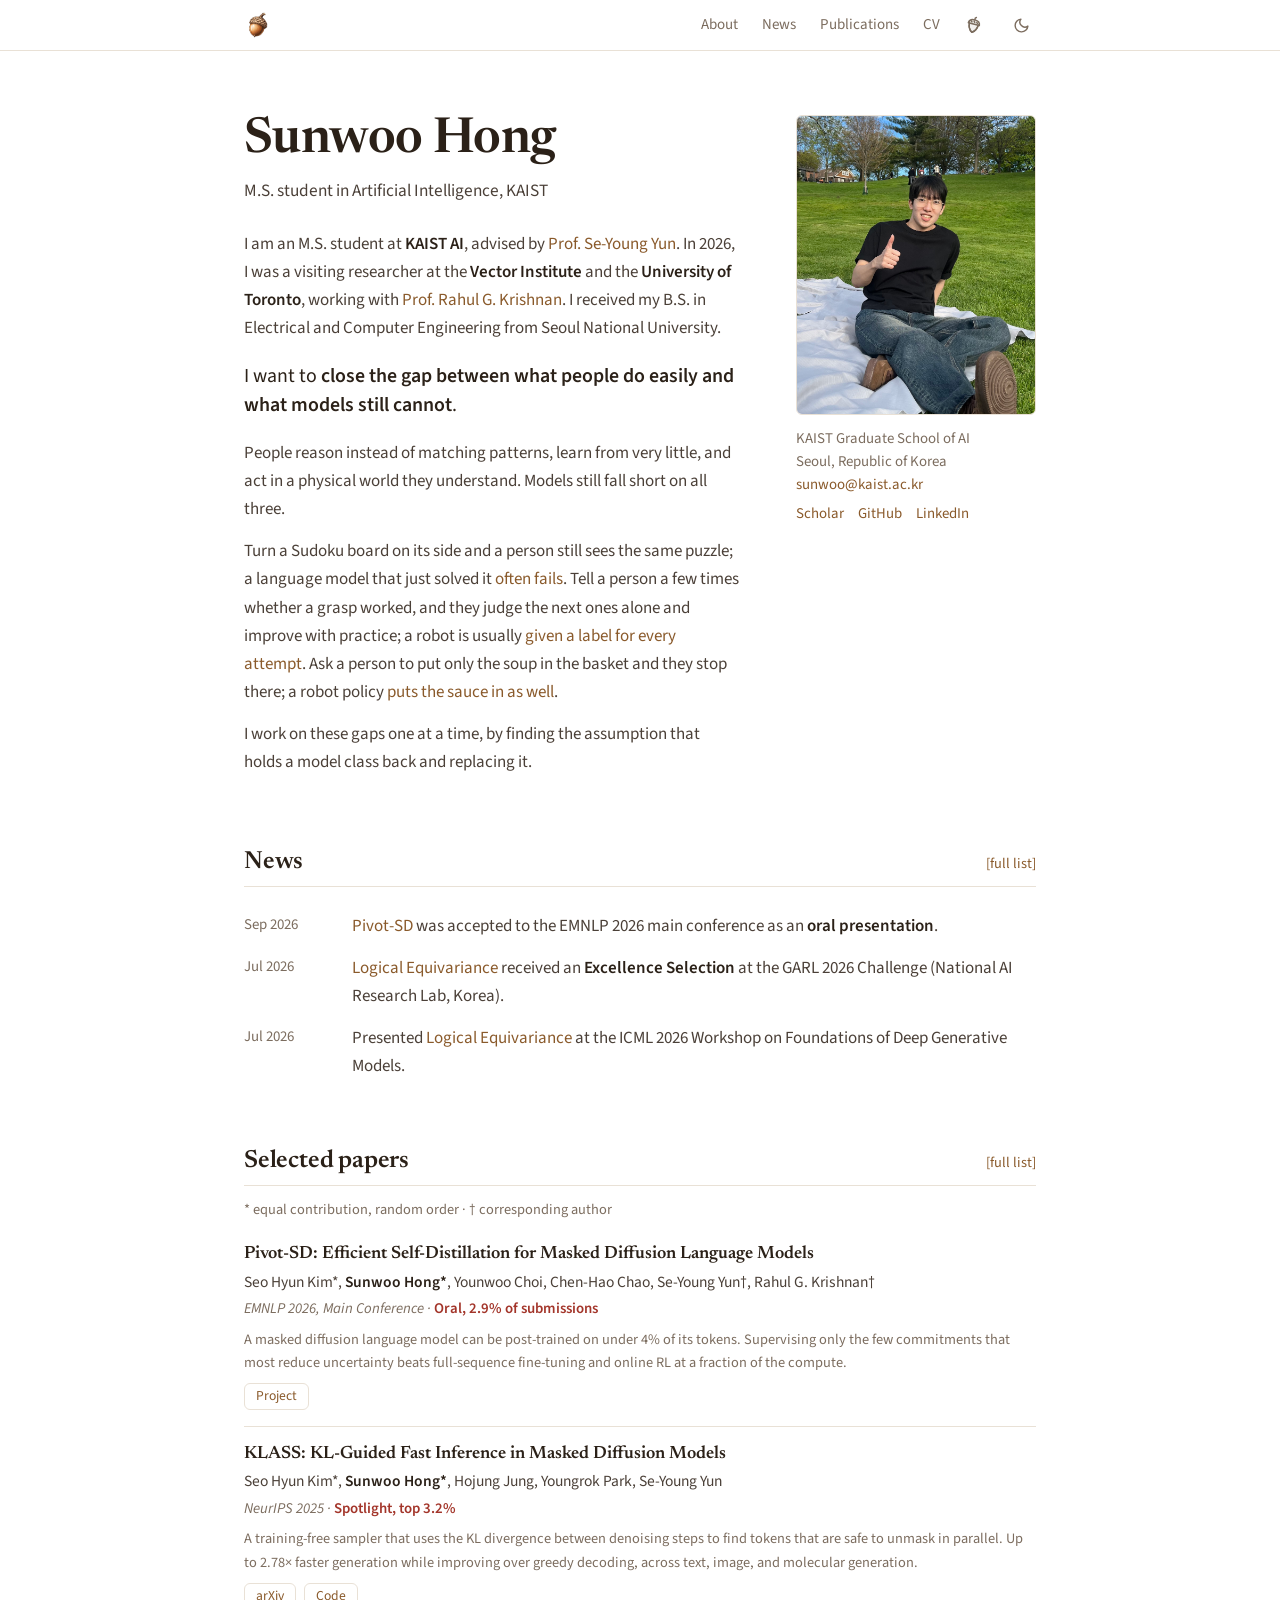
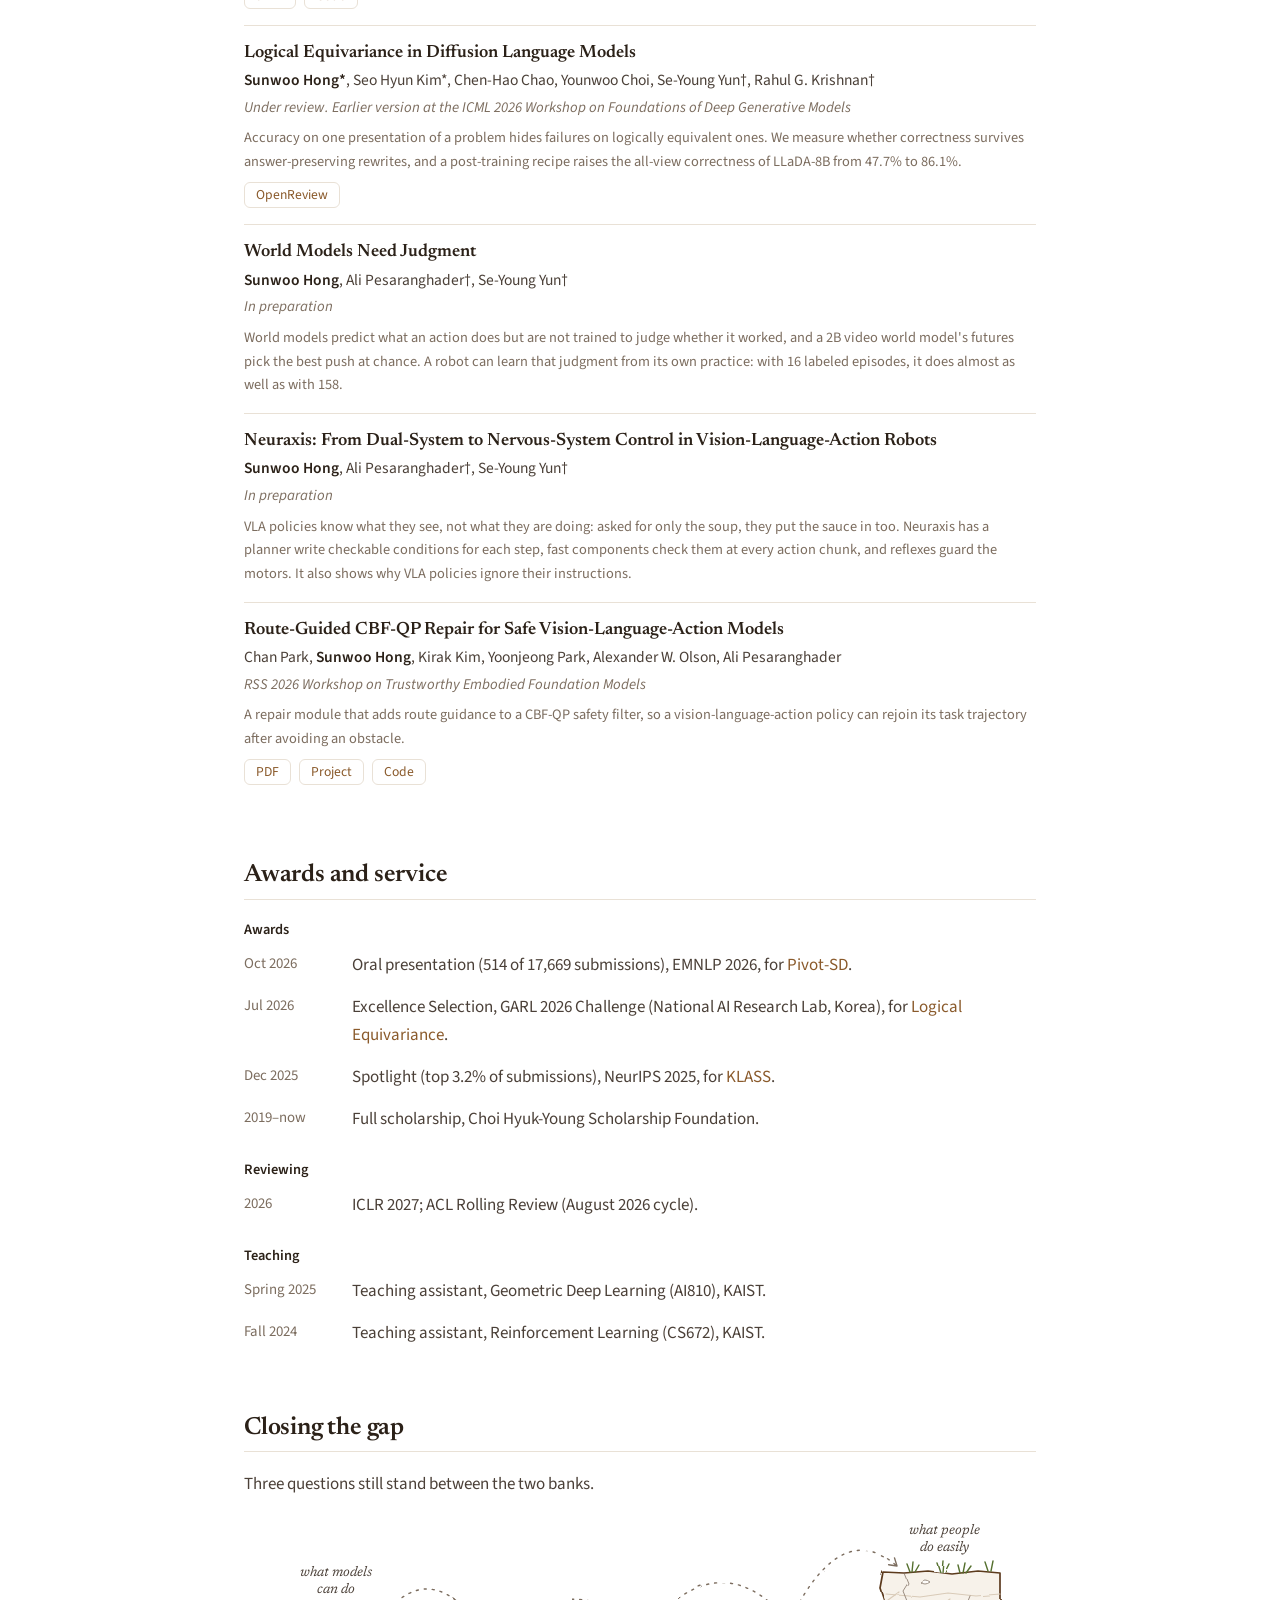
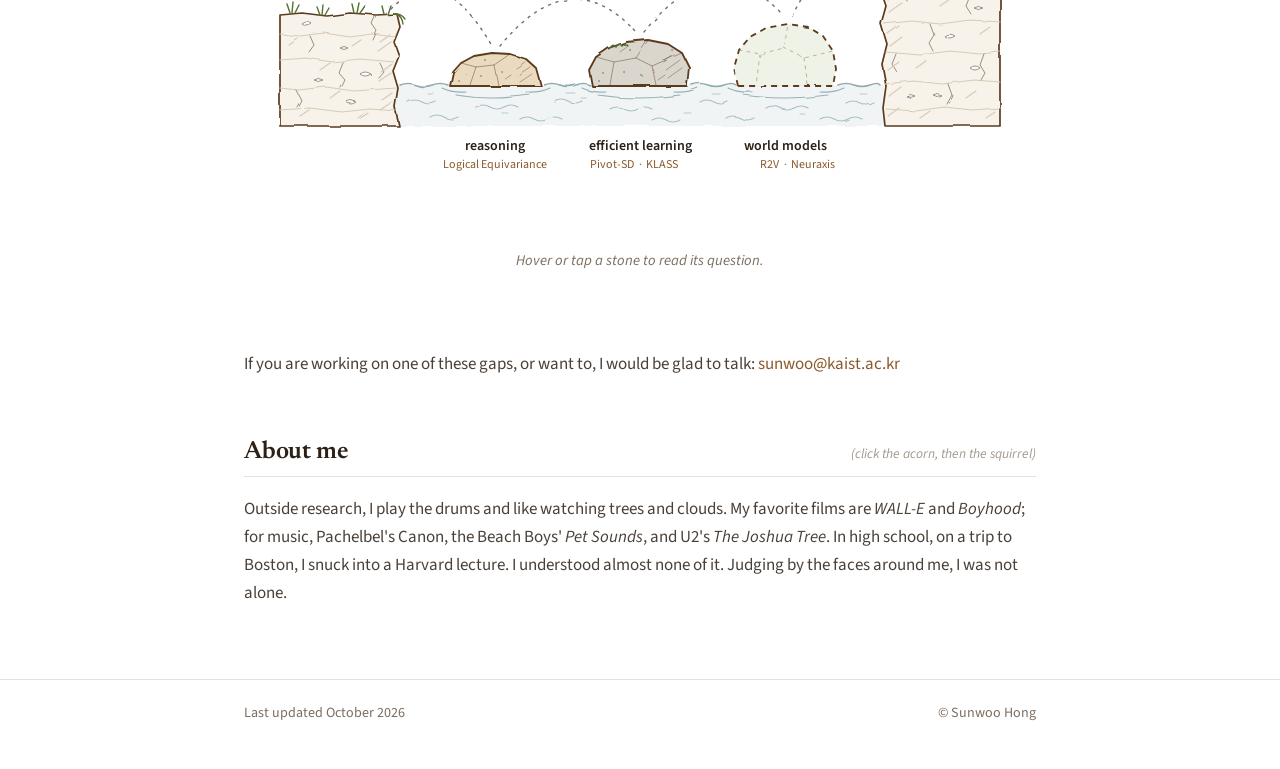
==== commit ef3762f4: "Add files via upload" ====
--- a/index.html
+++ b/index.html
@@ -119,9 +119,9 @@
       Turn a Sudoku board on its side and a person still sees the same puzzle; a language model
       that just solved it <a href="#logical-equivariance">often fails</a>. Tell a person a few times
       whether a grasp worked, and they judge the next ones alone and improve with practice; a robot
-      is usually <a href="#r2v">given a label for every attempt</a>. When a cup slips from a person's
-      hand, they notice at once and react without rethinking the whole plan; a robot policy
-      <a href="#neuraxis">carries on and opens an empty gripper</a> over the basket.
+      is usually <a href="#r2v">given a label for every attempt</a>. Ask a person to put only the
+      soup in the basket and they stop there; a robot policy
+      <a href="#neuraxis">puts the sauce in as well</a>.
     </p>
     <p>
       I work on these gaps one at a time, by finding the assumption that holds a model class back
@@ -190,17 +190,17 @@
     </article>
 
     <article class="pub" id="r2v">
-      <h3 class="pub-title">Reading Is Easy, Imagining Is Hard: Closing the Foresight Gap with Practice</h3>
+      <h3 class="pub-title">World Models Need Judgment</h3>
       <p class="pub-authors"><span class="me">Sunwoo Hong</span>, Ali Pesaranghader†, Se-Young Yun†</p>
       <p class="pub-venue">In preparation</p>
-      <p class="pub-desc">Whether a grasp worked is easy to see afterwards and hard to predict beforehand, and a video world model's imagined futures choose at chance. Learning from what the robot records, 16 labeled episodes do almost as well as 158.</p>
+      <p class="pub-desc">World models predict what an action does but are not trained to judge whether it worked, and a 2B video world model's futures pick the best push at chance. A robot can learn that judgment from its own practice: with 16 labeled episodes, it does almost as well as with 158.</p>
     </article>
 
     <article class="pub" id="neuraxis">
       <h3 class="pub-title">Neuraxis: From Dual-System to Nervous-System Control in Vision-Language-Action Robots</h3>
       <p class="pub-authors"><span class="me">Sunwoo Hong</span>, Ali Pesaranghader†, Se-Young Yun†</p>
       <p class="pub-venue">In preparation</p>
-      <p class="pub-desc">A robot control stack built like a nervous system: reflexes beneath the policy, and a planner that wakes only when a step fails its check. It also shows why VLA policies ignore subgoal instructions, and fixes it with data.</p>
+      <p class="pub-desc">VLA policies know what they see, not what they are doing: asked for only the soup, they put the sauce in too. Neuraxis has a planner write checkable conditions for each step, fast components check them at every action chunk, and reflexes guard the motors. It also shows why VLA policies ignore their instructions.</p>
     </article>
 
     <article class="pub" id="route-guided">
@@ -368,9 +368,9 @@
       <div class="gap-note" data-stone="world-models">
         <p class="gs-q">What does a robot need to understand to act well?</p>
         <p class="gs-a">Not every frame of the future. A person sees at once whether an action worked,
-          notices the moment something slips, and stops to rethink only when the plan breaks. A robot
-          can learn the same: judge outcomes from what it records, and check each step against what it
-          should achieve.</p>
+          keeps track of what is already done, and stops to rethink only when the plan breaks. A robot
+          can learn the same: judge its actions from its own practice, and check each step against what
+          it should achieve.</p>
         <p class="gs-tags">In progress: <a href="#r2v">R2V</a> · <a href="#neuraxis">Neuraxis</a></p>
       </div>
       </div>
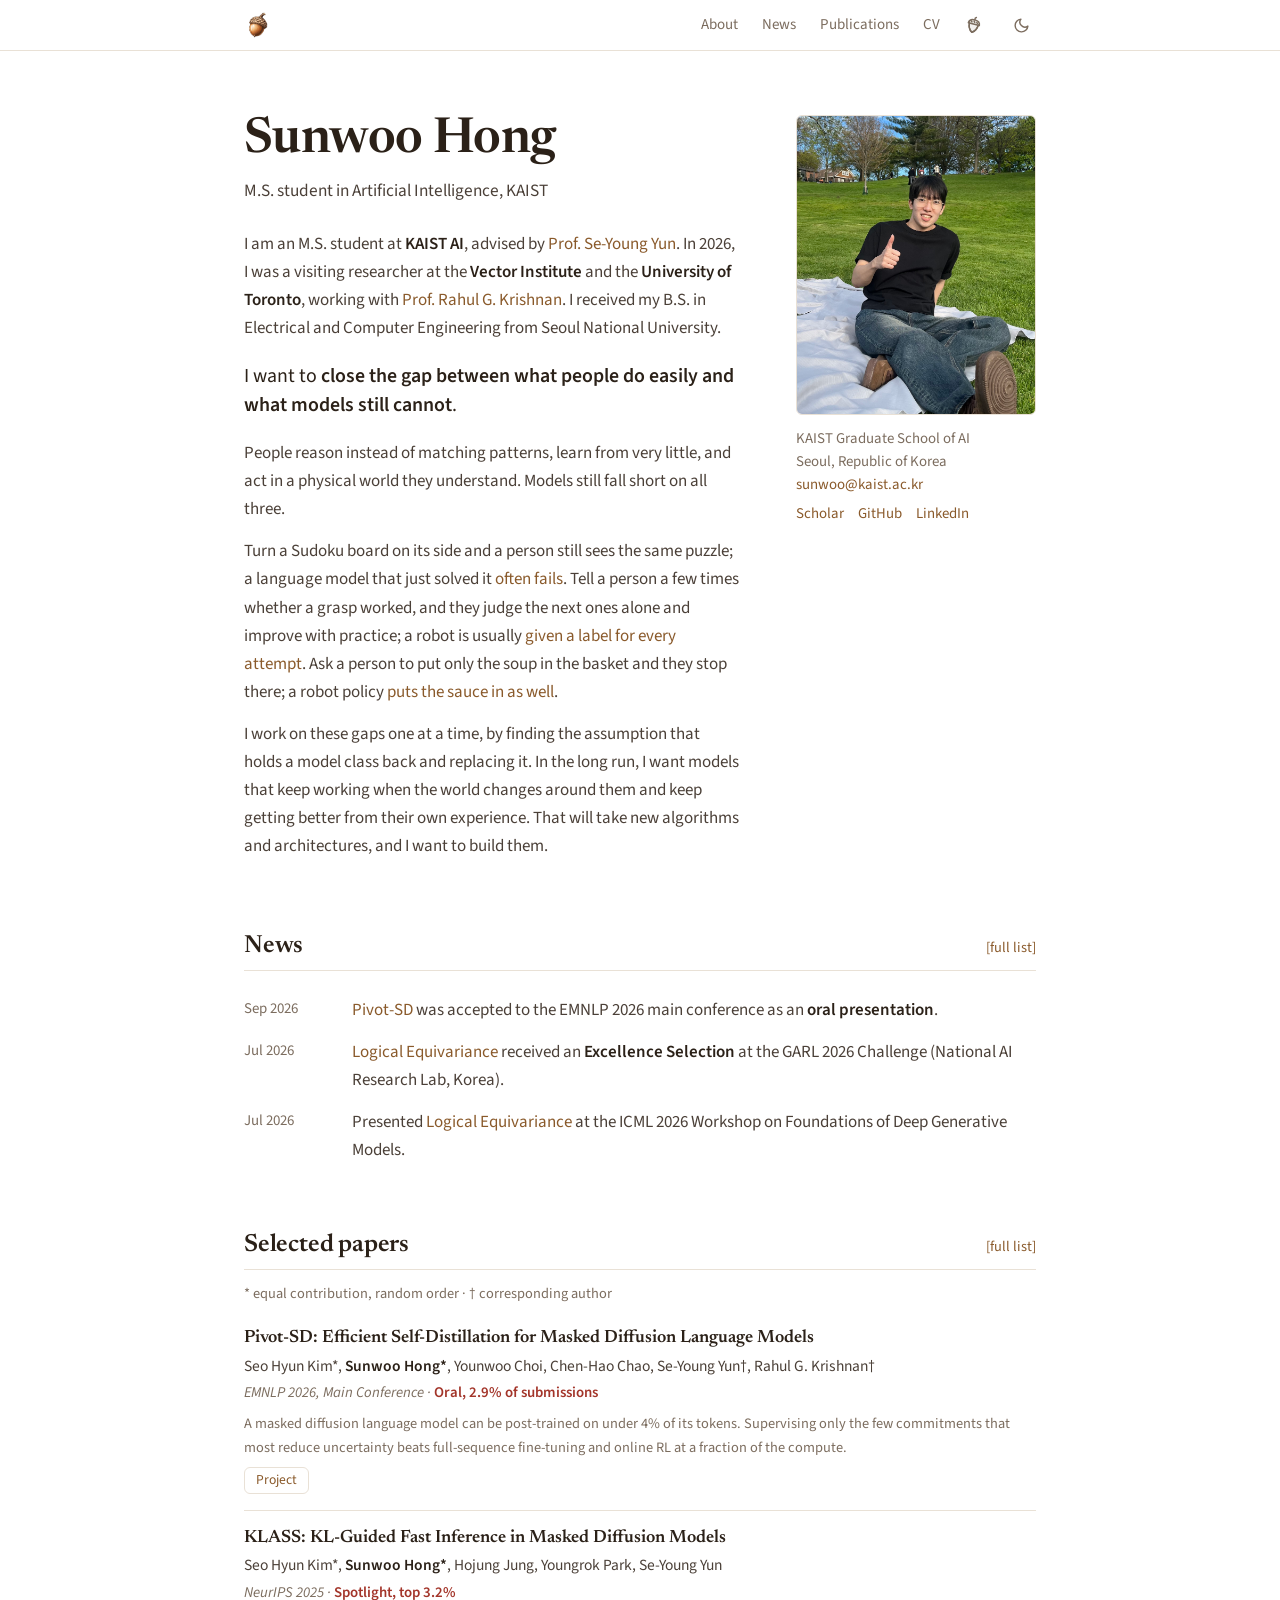
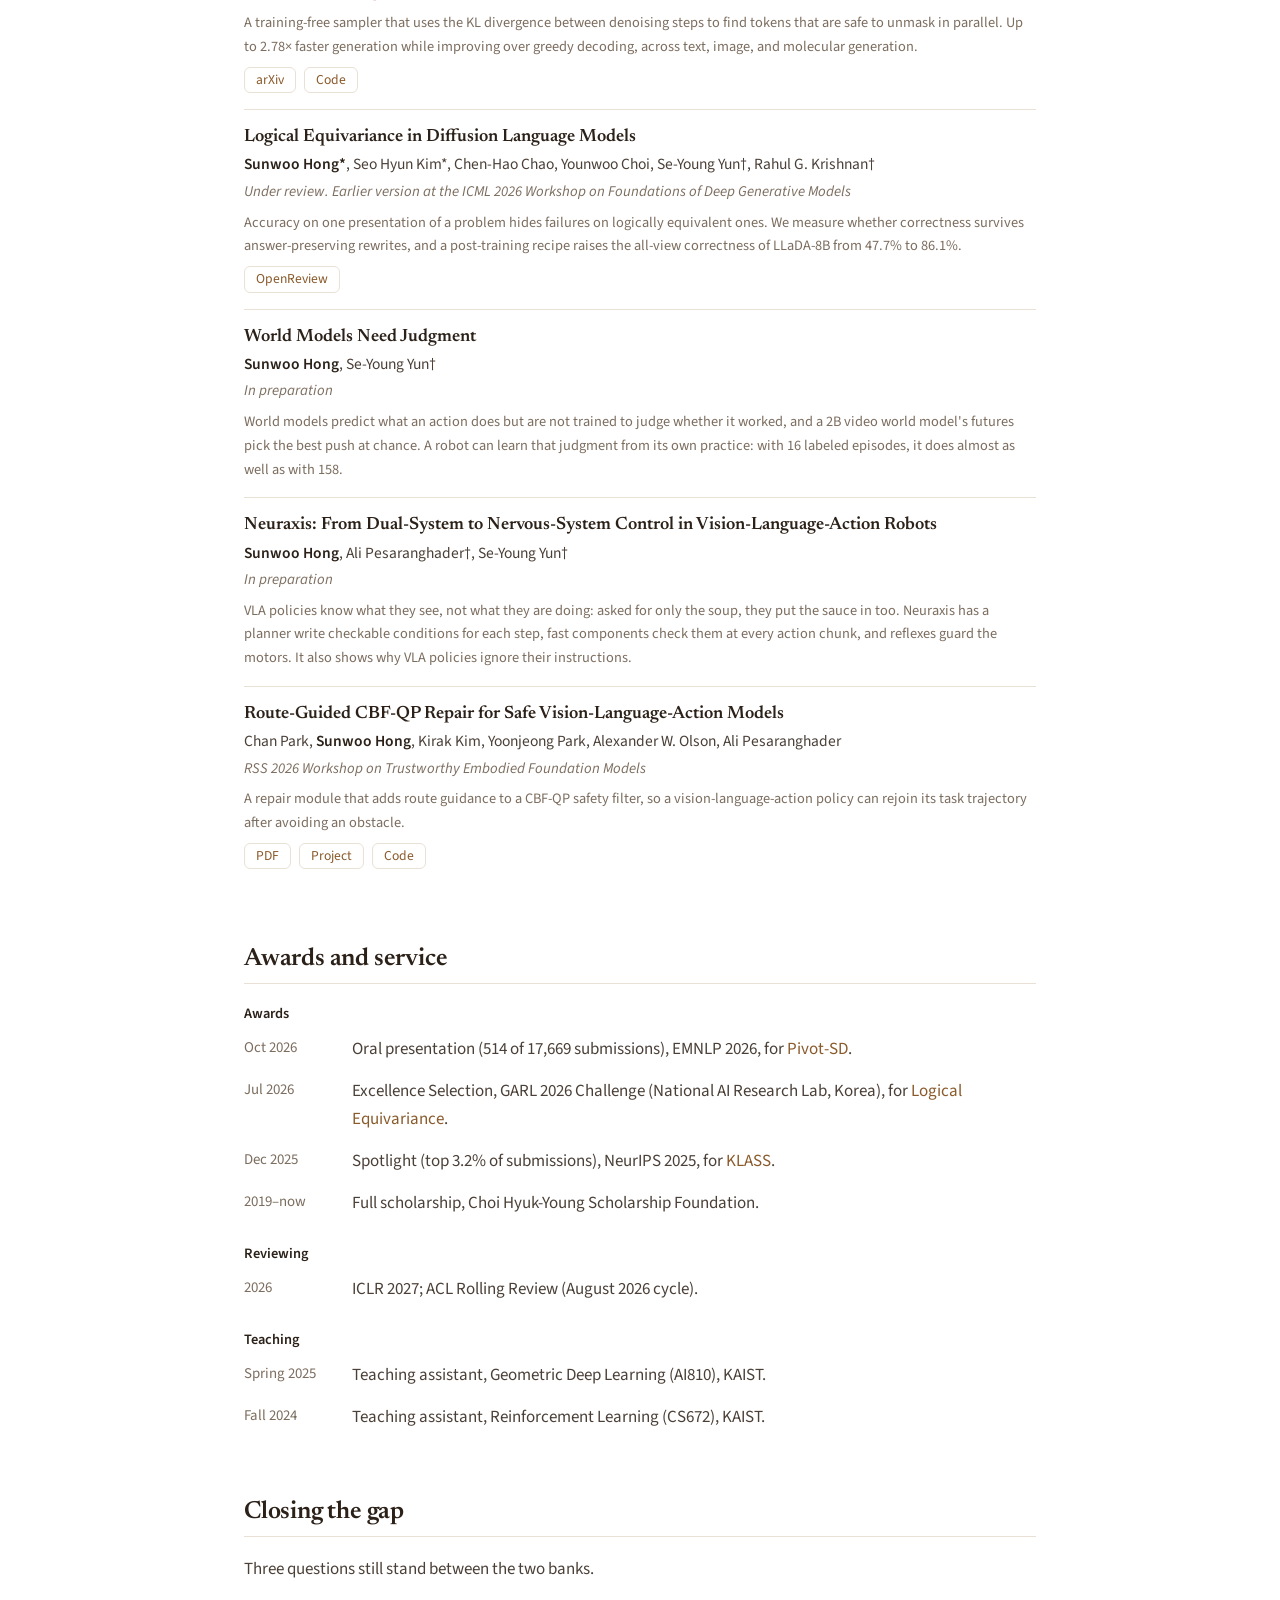
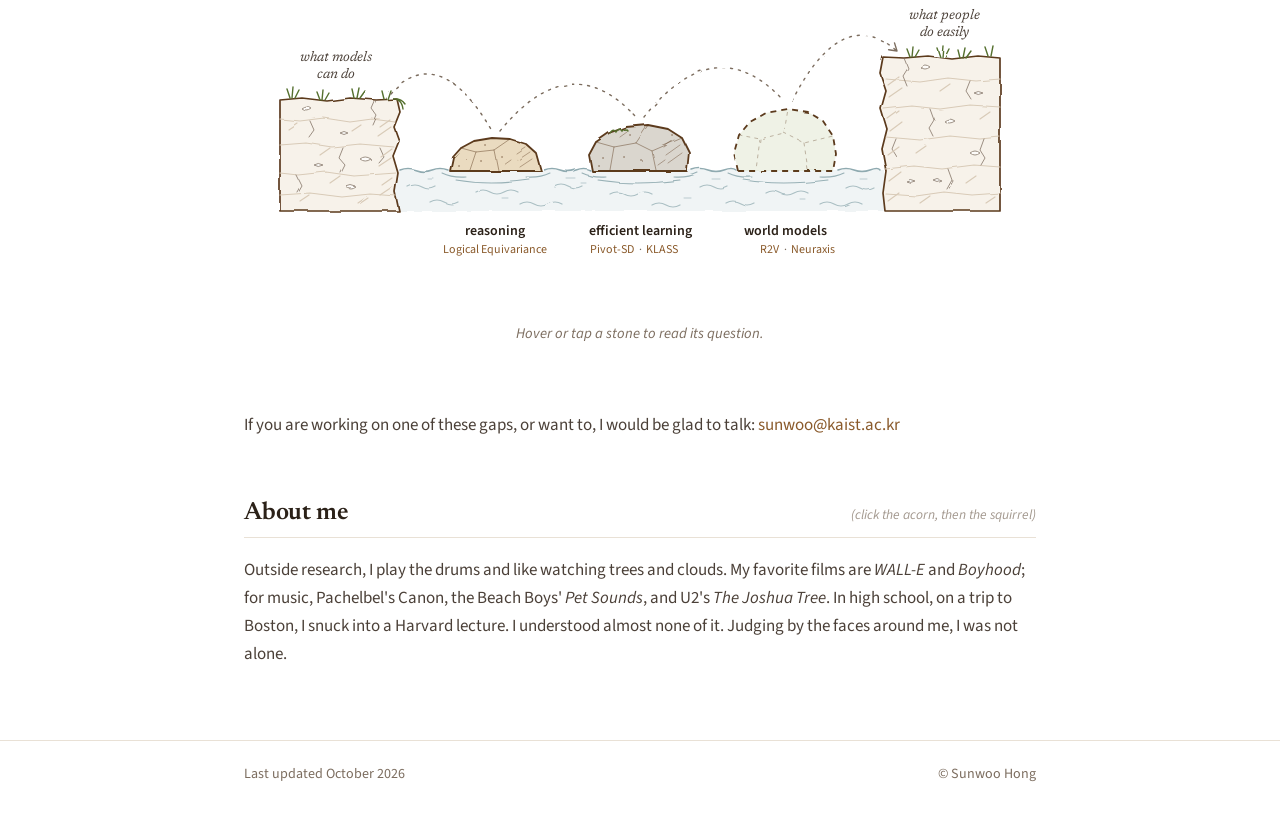
==== commit eddc3396: "Add files via upload" ====
--- a/index.html
+++ b/index.html
@@ -6,14 +6,14 @@
 
 <title>Sunwoo Hong</title>
 <meta name="author" content="Sunwoo Hong" />
-<meta name="description" content="M.S. student at KAIST AI. I work on what people do easily and models still cannot, most recently how robots judge and control their own actions." />
+<meta name="description" content="M.S. student at KAIST AI. I work on what people do easily and models still cannot." />
 
 <!-- 링크 미리보기 카드 (카카오톡, Slack, X, LinkedIn 등). 이미지는 같은 폴더의 og-image.png -->
 <link rel="canonical" href="https://sunwoohong.github.io/" />
 <meta property="og:type" content="website" />
 <meta property="og:site_name" content="Sunwoo Hong" />
 <meta property="og:title" content="Sunwoo Hong" />
-<meta property="og:description" content="M.S. student at KAIST AI. I work on what people do easily and models still cannot, most recently how robots judge and control their own actions." />
+<meta property="og:description" content="M.S. student at KAIST AI. I work on what people do easily and models still cannot." />
 <meta property="og:url" content="https://sunwoohong.github.io/" />
 <meta property="og:image" content="https://sunwoohong.github.io/og-image.png" />
 <meta property="og:image:width" content="1200" />
@@ -22,7 +22,7 @@
 <meta property="og:locale" content="en_US" />
 <meta name="twitter:card" content="summary_large_image" />
 <meta name="twitter:title" content="Sunwoo Hong" />
-<meta name="twitter:description" content="M.S. student at KAIST AI. I work on what people do easily and models still cannot, most recently how robots judge and control their own actions." />
+<meta name="twitter:description" content="M.S. student at KAIST AI. I work on what people do easily and models still cannot." />
 <meta name="twitter:image" content="https://sunwoohong.github.io/og-image.png" />
 
 <link rel="icon" type="image/png" href="favicon.png" />
@@ -125,7 +125,9 @@
     </p>
     <p>
       I work on these gaps one at a time, by finding the assumption that holds a model class back
-      and replacing it.
+      and replacing it. In the long run, I want models that keep working when the world changes
+      around them and keep getting better from their own experience. That will take new algorithms
+      and architectures, and I want to build them.
     </p>
   </div>
 </header>
@@ -191,7 +193,7 @@
 
     <article class="pub" id="r2v">
       <h3 class="pub-title">World Models Need Judgment</h3>
-      <p class="pub-authors"><span class="me">Sunwoo Hong</span>, Ali Pesaranghader†, Se-Young Yun†</p>
+      <p class="pub-authors"><span class="me">Sunwoo Hong</span>, Se-Young Yun†</p>
       <p class="pub-venue">In preparation</p>
       <p class="pub-desc">World models predict what an action does but are not trained to judge whether it worked, and a 2B video world model's futures pick the best push at chance. A robot can learn that judgment from its own practice: with 16 labeled episodes, it does almost as well as with 158.</p>
     </article>
@@ -366,12 +368,11 @@
         <p class="gs-tags">So far: <a href="#pivot-sd">Pivot-SD</a> · <a href="#klass">KLASS</a></p>
       </div>
       <div class="gap-note" data-stone="world-models">
-        <p class="gs-q">What does a robot need to understand to act well?</p>
-        <p class="gs-a">Not every frame of the future. A person sees at once whether an action worked,
-          keeps track of what is already done, and stops to rethink only when the plan breaks. A robot
-          can learn the same: judge its actions from its own practice, and check each step against what
-          it should achieve.</p>
-        <p class="gs-tags">In progress: <a href="#r2v">R2V</a> · <a href="#neuraxis">Neuraxis</a></p>
+        <p class="gs-q">What does it take to understand the physical world?</p>
+        <p class="gs-a">More than predicting the next frame. A person knows where things are when they
+          are out of sight, sees at once whether an action worked, and gets better with every attempt.
+          A model that understands the world should do the same, and show it in what it can do.</p>
+        <p class="gs-tags">So far: <a href="#r2v">R2V</a> · <a href="#neuraxis">Neuraxis</a></p>
       </div>
       </div>
     </figure>
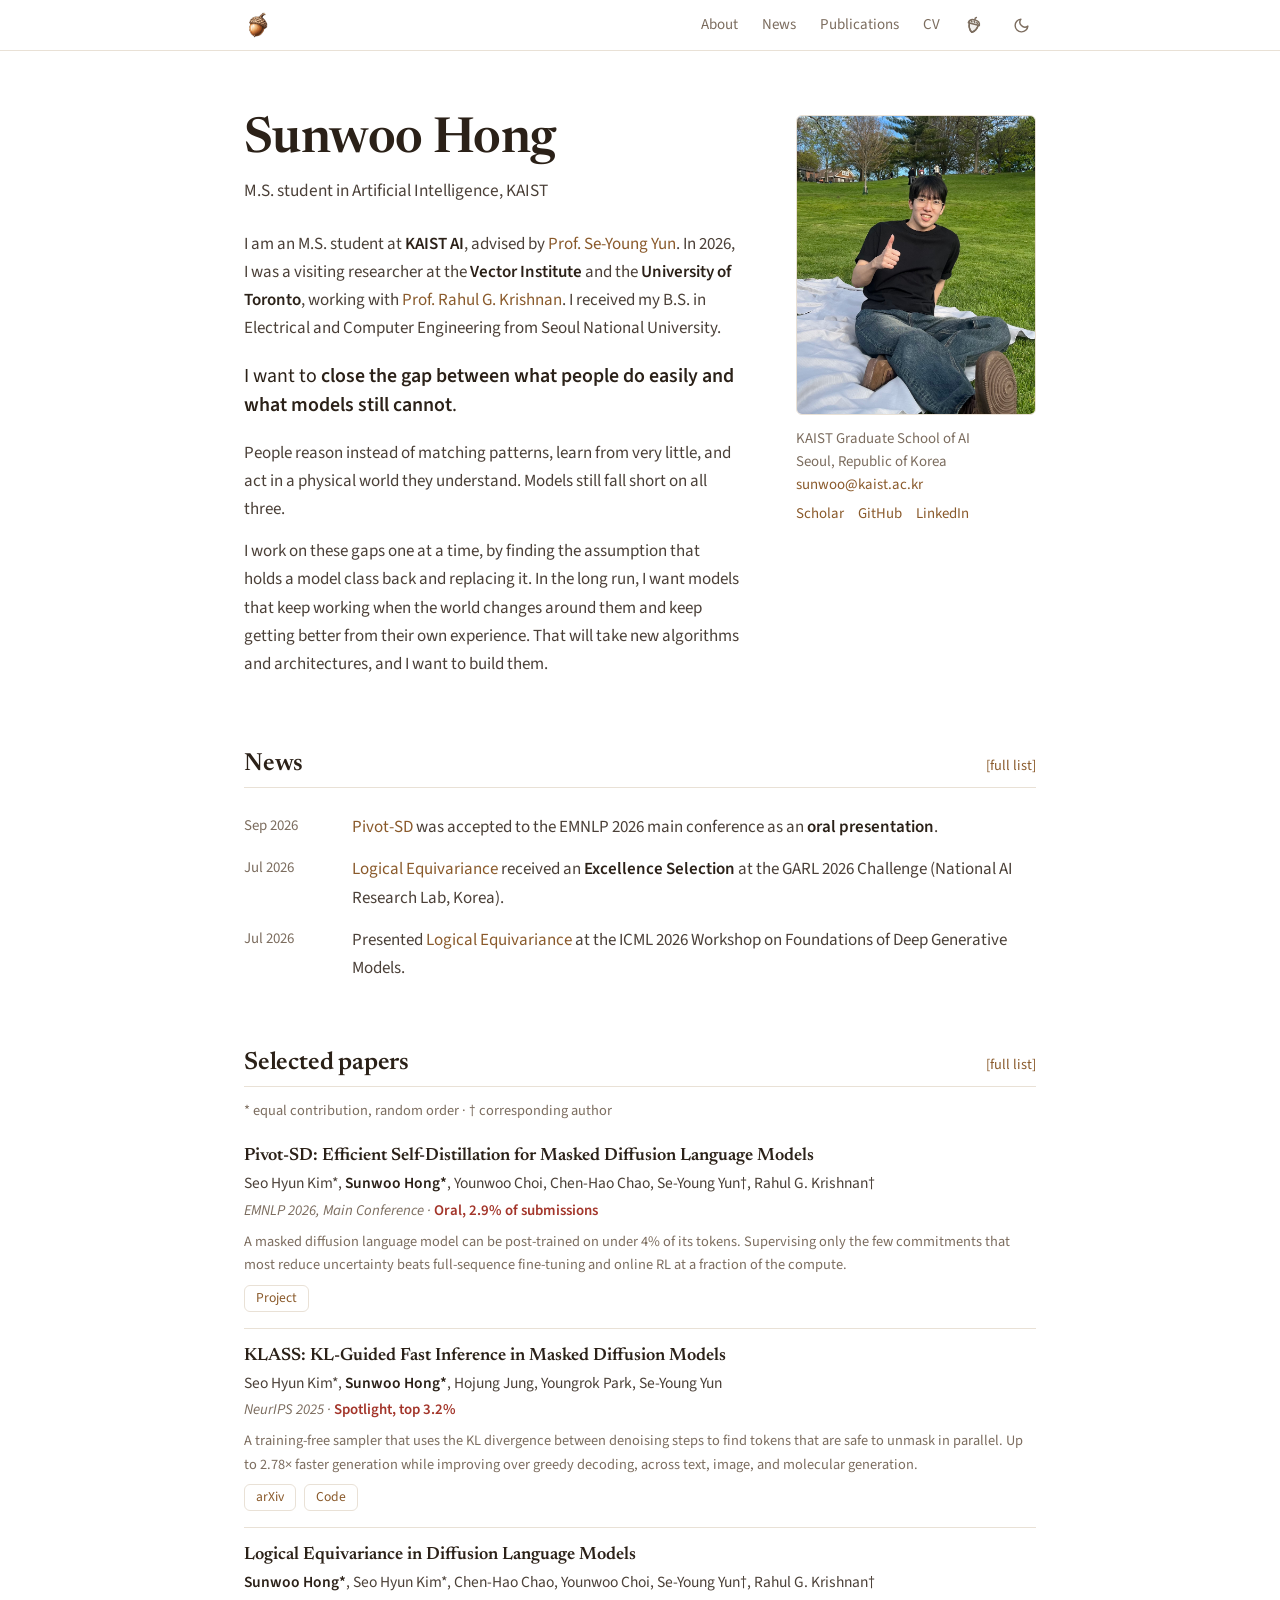
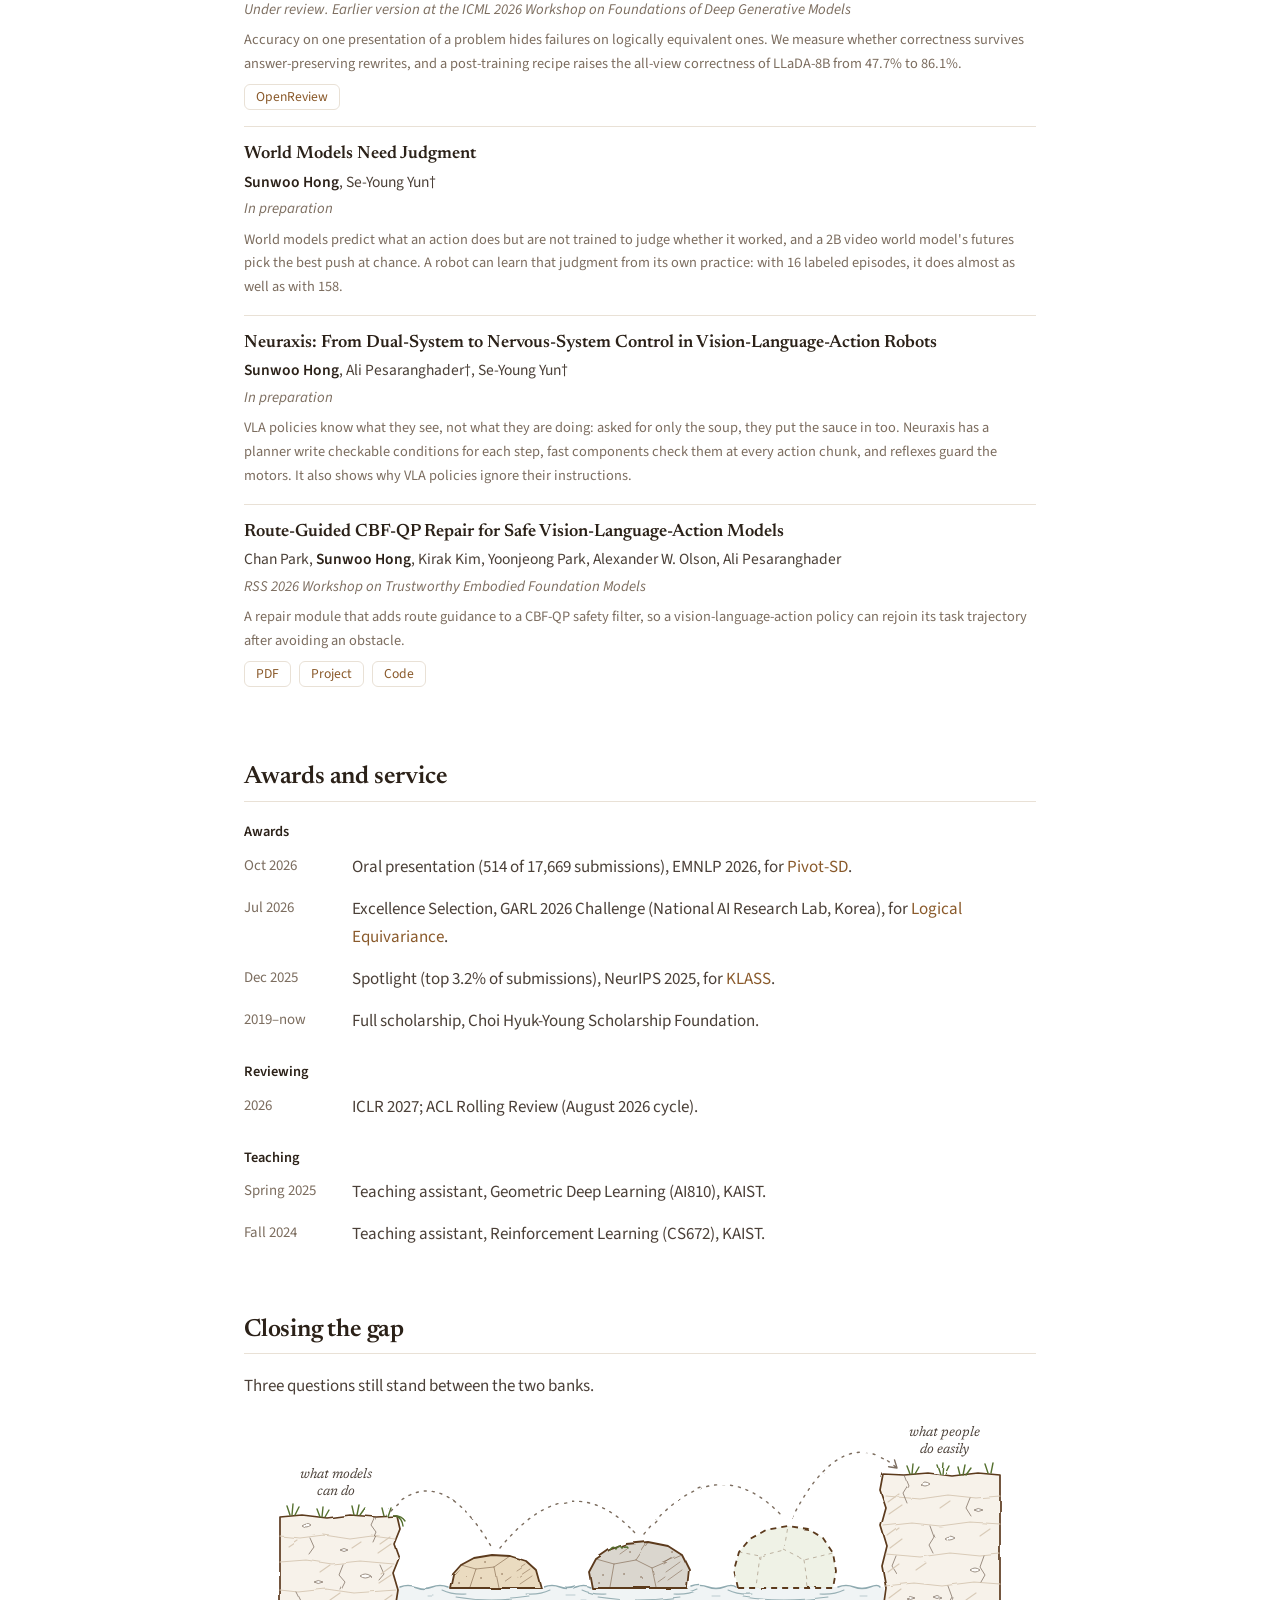
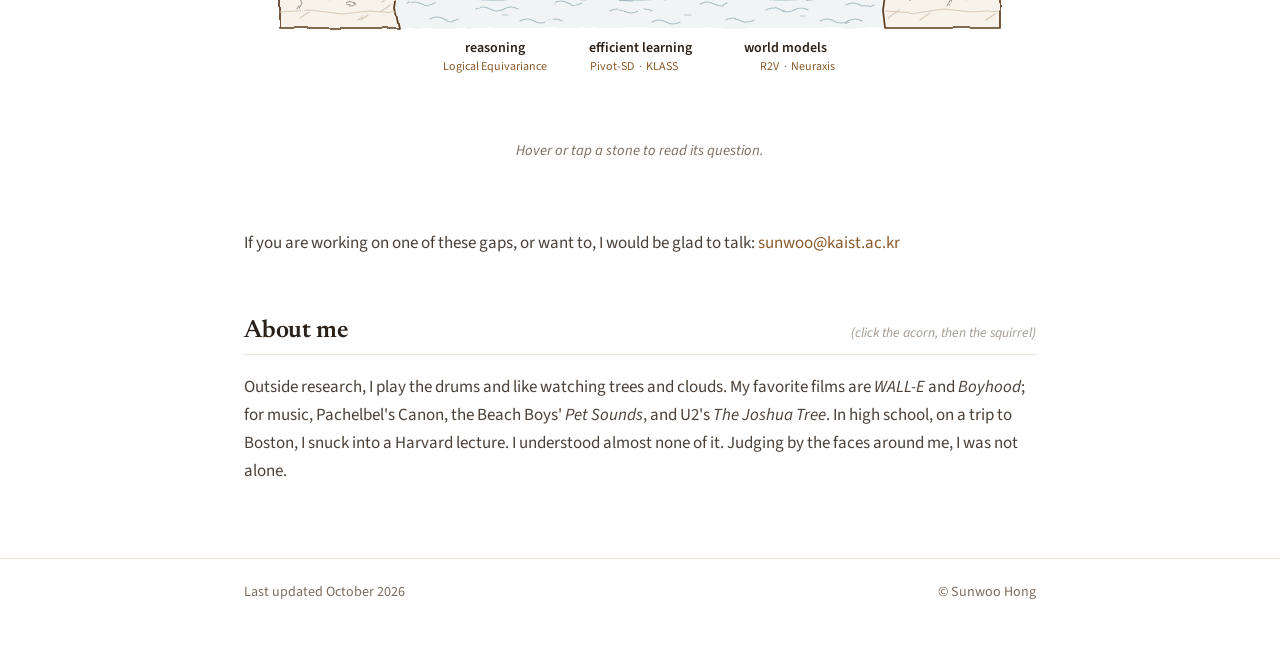
==== commit 4c7e7199: "Add files via upload" ====
--- a/index.html
+++ b/index.html
@@ -114,14 +114,6 @@
     <p>
       People reason instead of matching patterns, learn from very little, and act in a physical
       world they understand. Models still fall short on all three.
-    </p>
-    <p>
-      Turn a Sudoku board on its side and a person still sees the same puzzle; a language model
-      that just solved it <a href="#logical-equivariance">often fails</a>. Tell a person a few times
-      whether a grasp worked, and they judge the next ones alone and improve with practice; a robot
-      is usually <a href="#r2v">given a label for every attempt</a>. Ask a person to put only the
-      soup in the basket and they stop there; a robot policy
-      <a href="#neuraxis">puts the sauce in as well</a>.
     </p>
     <p>
       I work on these gaps one at a time, by finding the assumption that holds a model class back
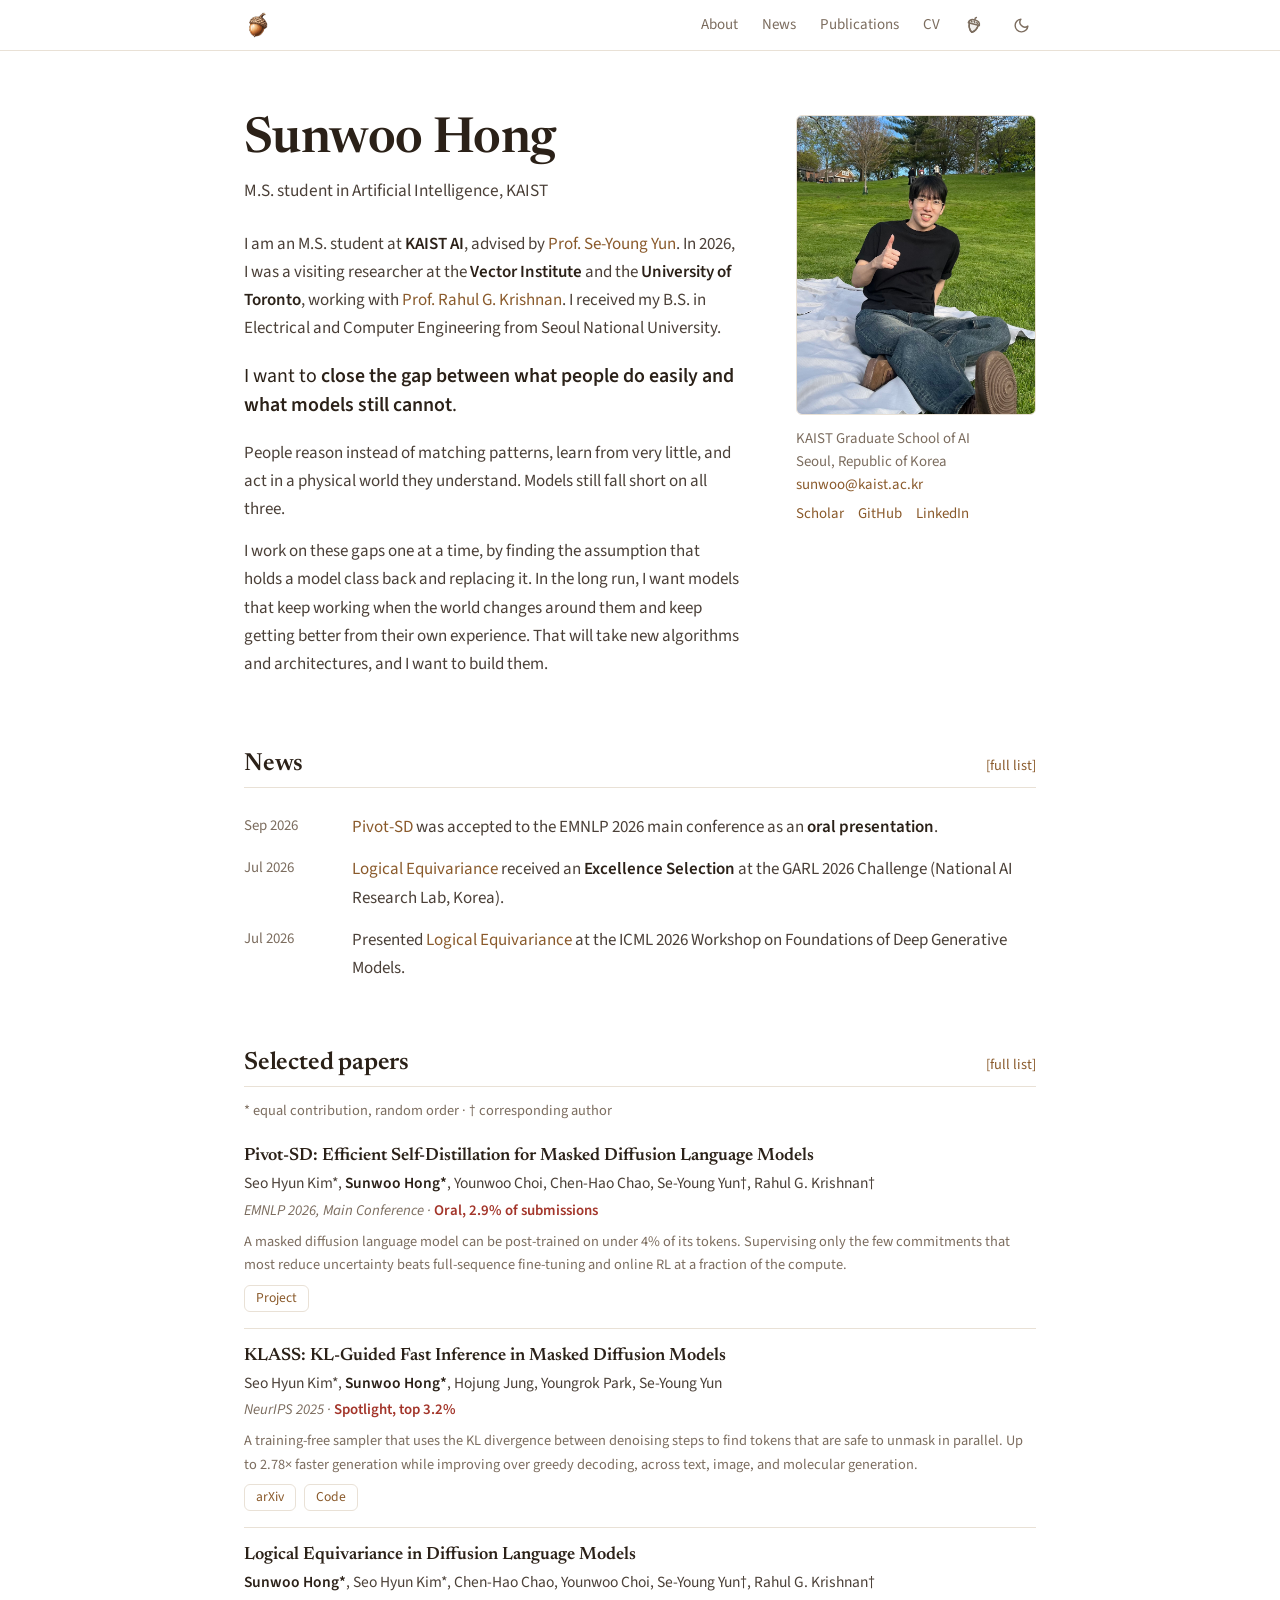
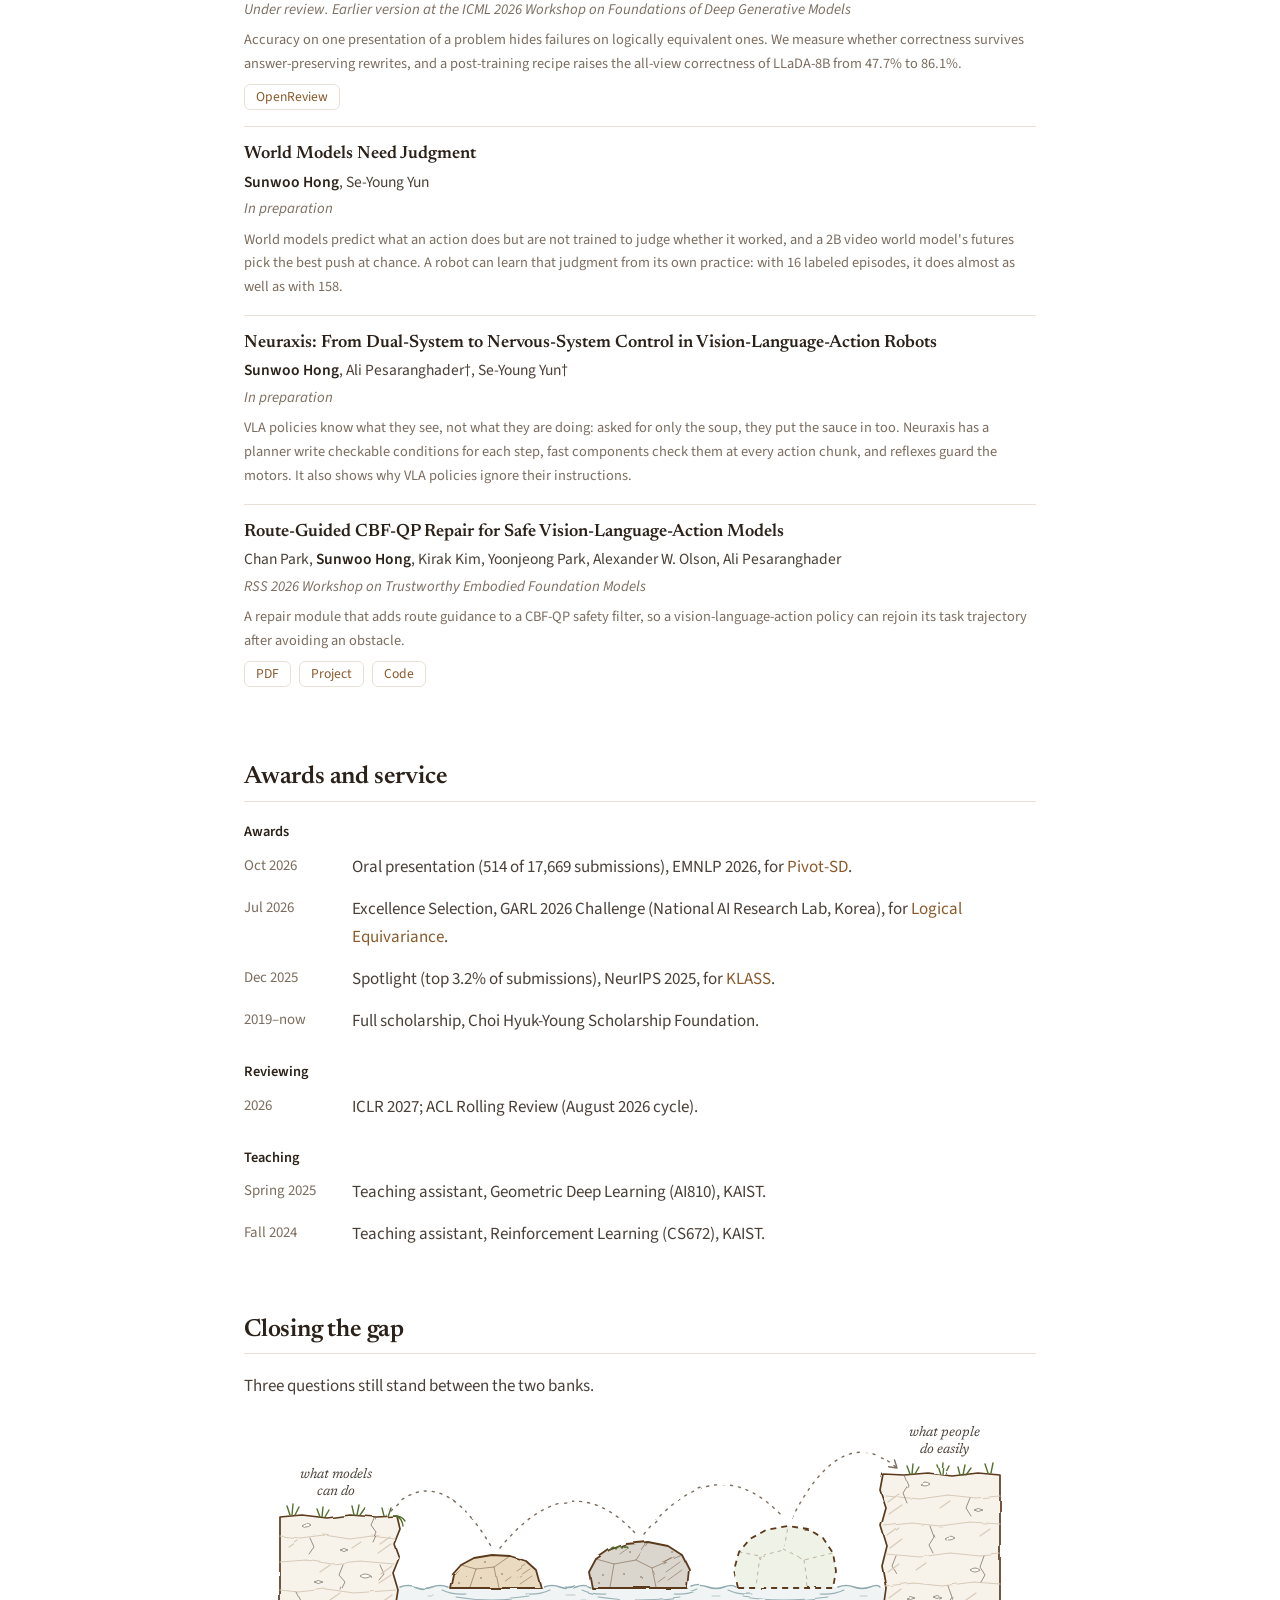
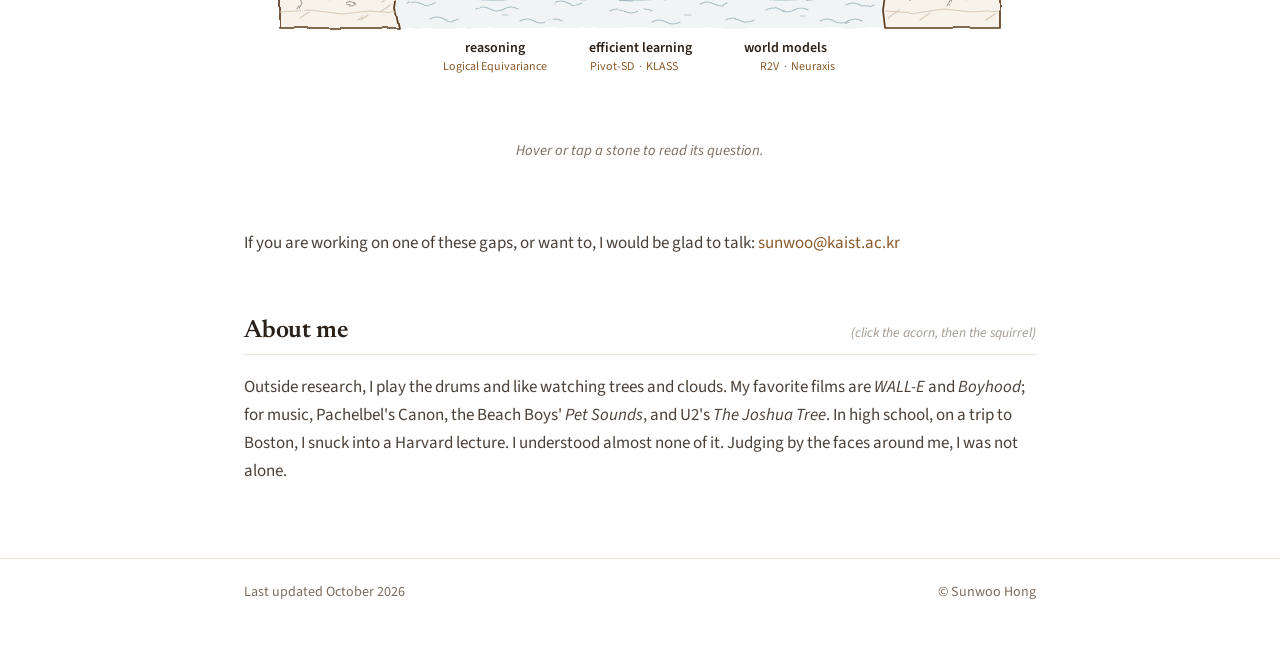
==== commit 22bbd3aa: "Update index.html" ====
--- a/index.html
+++ b/index.html
@@ -185,7 +185,7 @@
 
     <article class="pub" id="r2v">
       <h3 class="pub-title">World Models Need Judgment</h3>
-      <p class="pub-authors"><span class="me">Sunwoo Hong</span>, Se-Young Yun†</p>
+      <p class="pub-authors"><span class="me">Sunwoo Hong</span>, Se-Young Yun</p>
       <p class="pub-venue">In preparation</p>
       <p class="pub-desc">World models predict what an action does but are not trained to judge whether it worked, and a 2B video world model's futures pick the best push at chance. A robot can learn that judgment from its own practice: with 16 labeled episodes, it does almost as well as with 158.</p>
     </article>
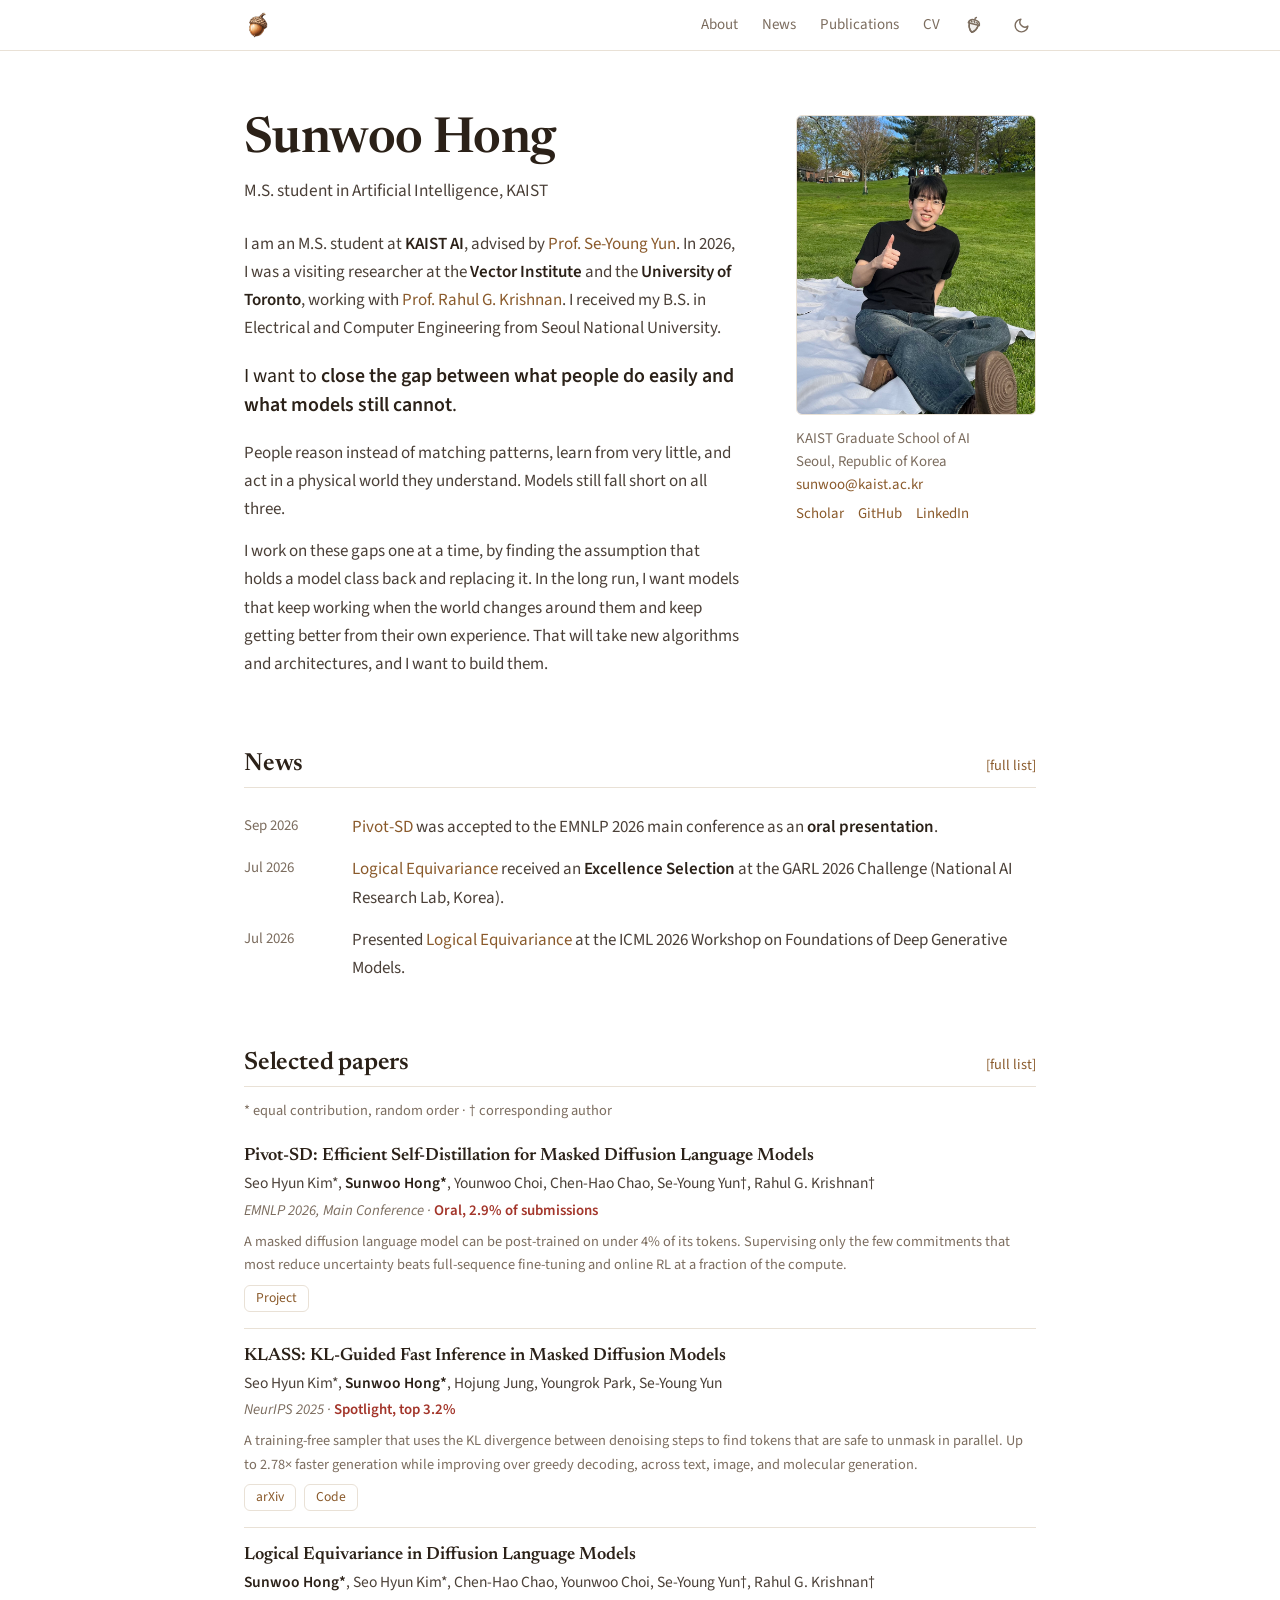
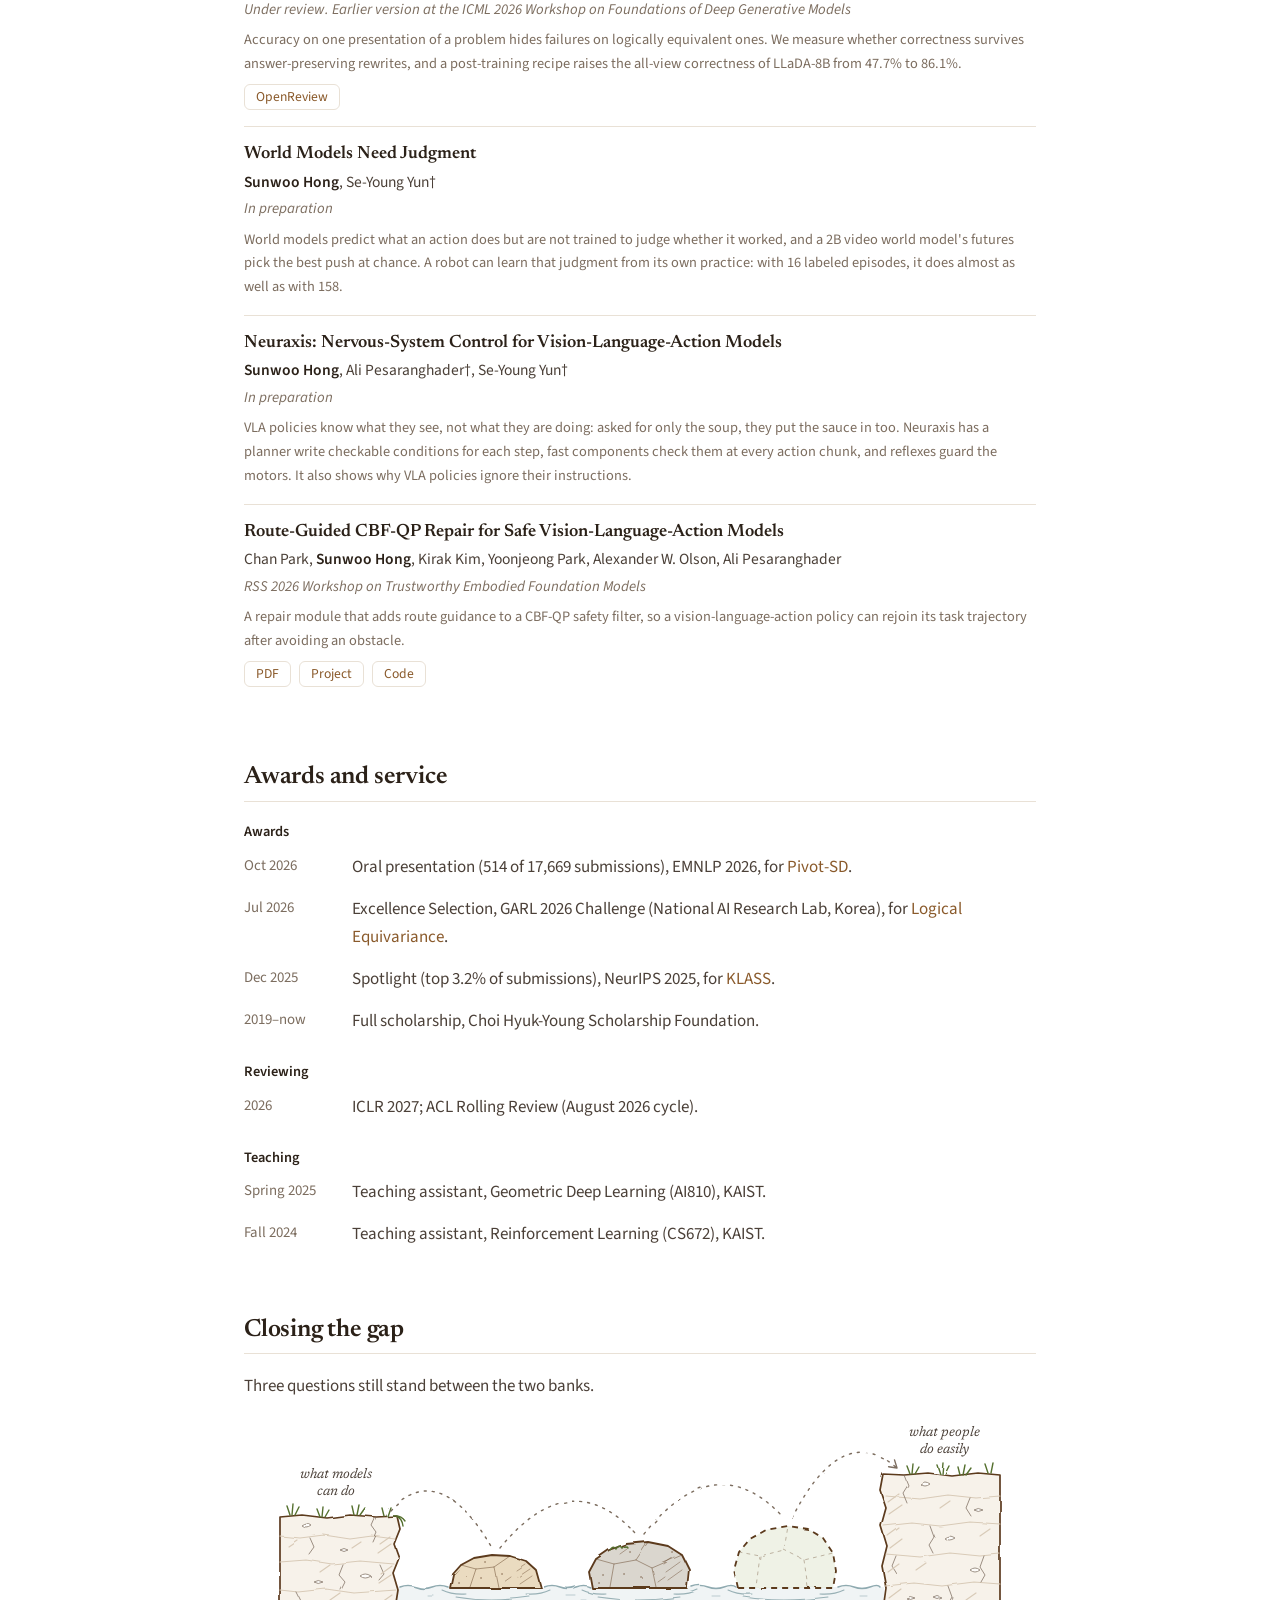
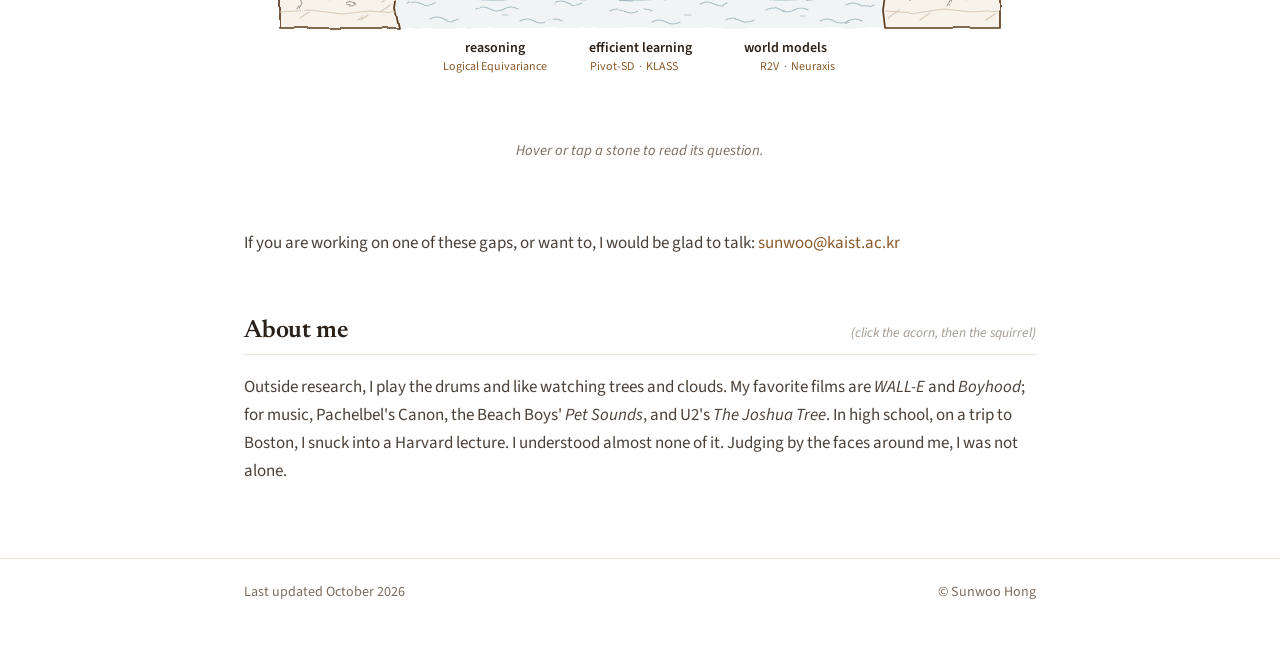
==== commit 5e1444c3: "Add files via upload" ====
--- a/index.html
+++ b/index.html
@@ -185,13 +185,13 @@
 
     <article class="pub" id="r2v">
       <h3 class="pub-title">World Models Need Judgment</h3>
-      <p class="pub-authors"><span class="me">Sunwoo Hong</span>, Se-Young Yun</p>
+      <p class="pub-authors"><span class="me">Sunwoo Hong</span>, Se-Young Yun†</p>
       <p class="pub-venue">In preparation</p>
       <p class="pub-desc">World models predict what an action does but are not trained to judge whether it worked, and a 2B video world model's futures pick the best push at chance. A robot can learn that judgment from its own practice: with 16 labeled episodes, it does almost as well as with 158.</p>
     </article>
 
     <article class="pub" id="neuraxis">
-      <h3 class="pub-title">Neuraxis: From Dual-System to Nervous-System Control in Vision-Language-Action Robots</h3>
+      <h3 class="pub-title">Neuraxis: Nervous-System Control for Vision-Language-Action Models</h3>
       <p class="pub-authors"><span class="me">Sunwoo Hong</span>, Ali Pesaranghader†, Se-Young Yun†</p>
       <p class="pub-venue">In preparation</p>
       <p class="pub-desc">VLA policies know what they see, not what they are doing: asked for only the soup, they put the sauce in too. Neuraxis has a planner write checkable conditions for each step, fast components check them at every action chunk, and reflexes guard the motors. It also shows why VLA policies ignore their instructions.</p>
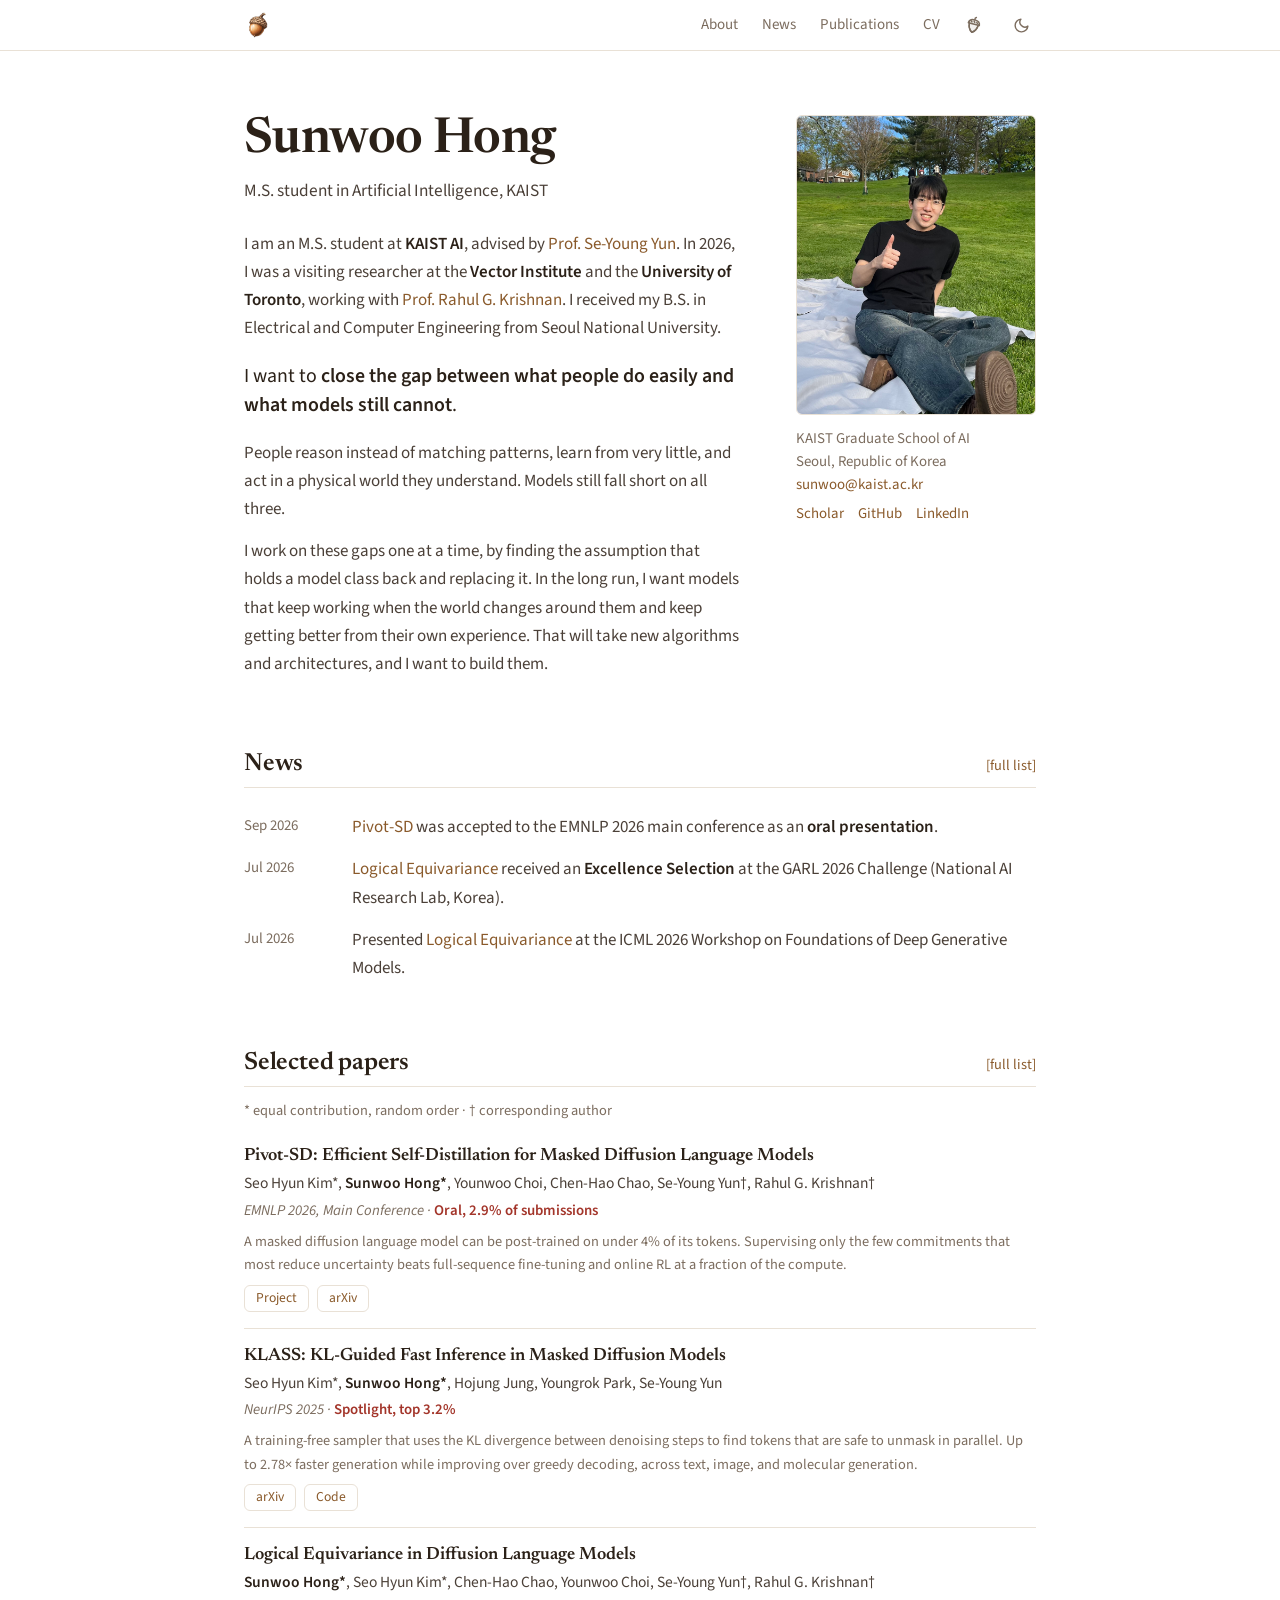
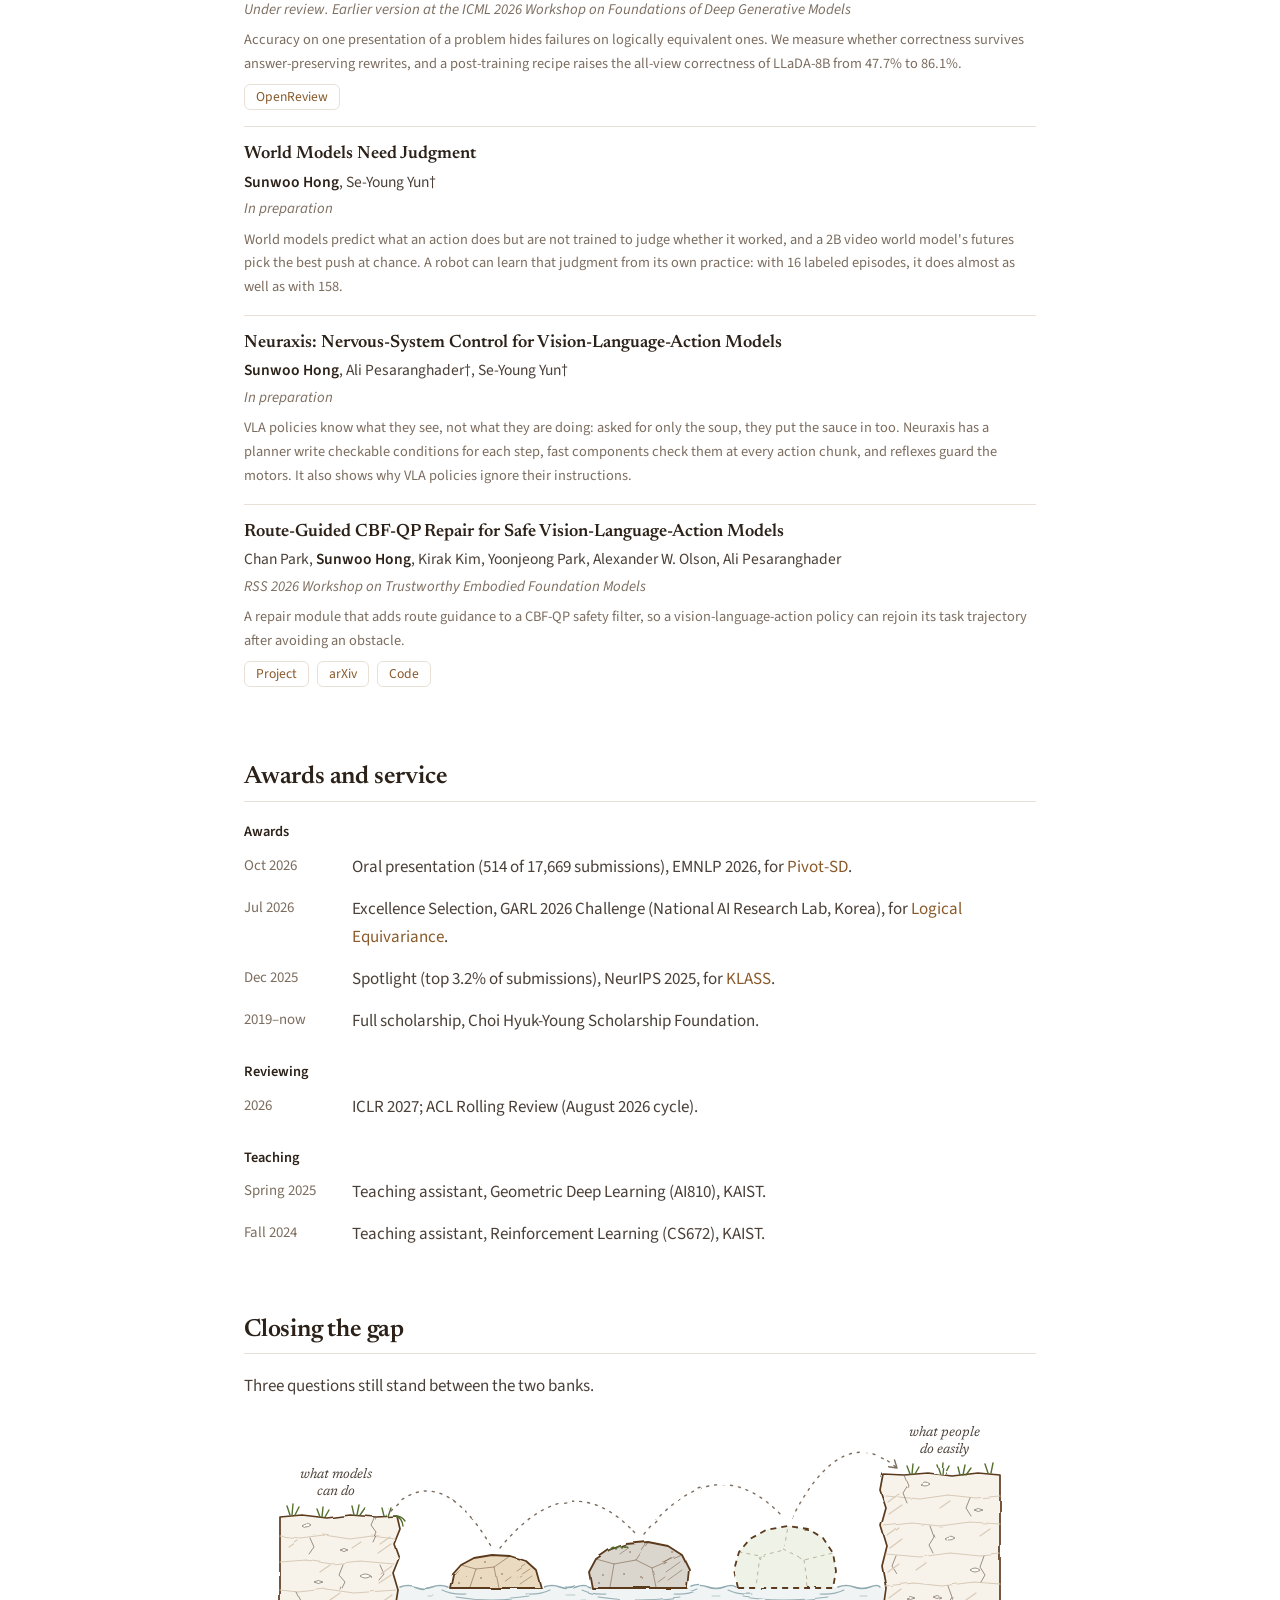
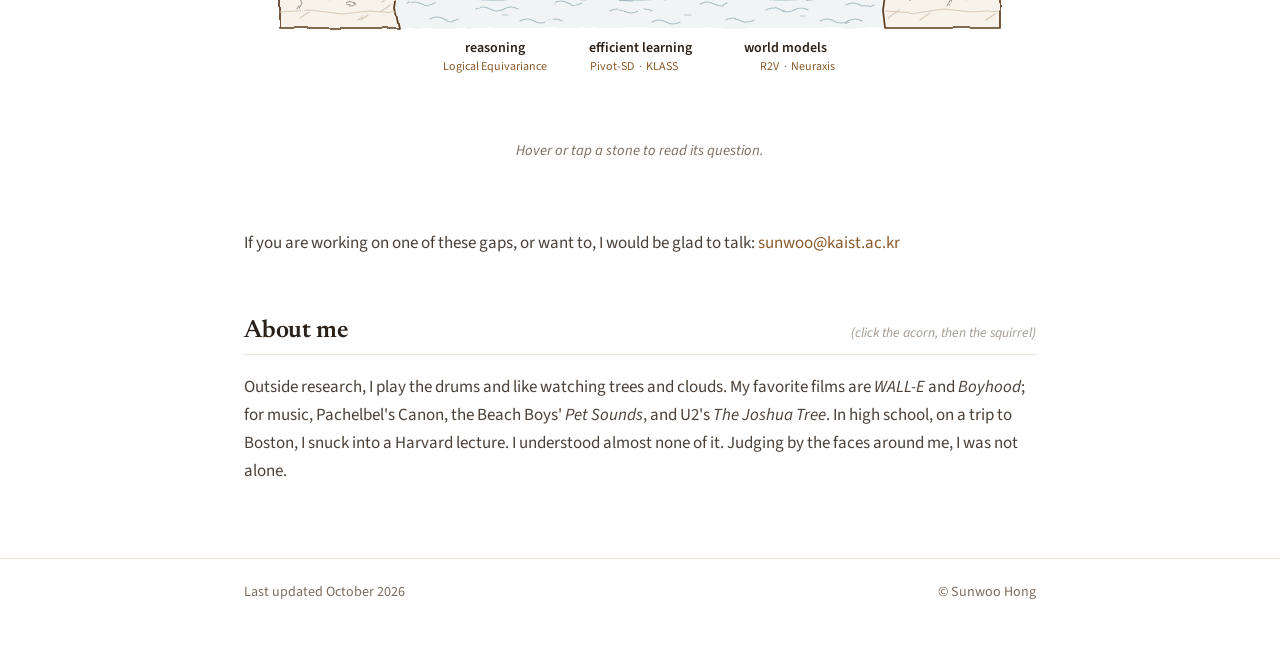
==== commit b9e1294e: "Add files via upload" ====
--- a/index.html
+++ b/index.html
@@ -159,6 +159,7 @@
       <p class="pub-desc">A masked diffusion language model can be post-trained on under 4% of its tokens. Supervising only the few commitments that most reduce uncertainty beats full-sequence fine-tuning and online RL at a fraction of the compute.</p>
       <div class="pub-links">
         <a href="pivot-sd/">Project</a>
+        <a href="https://arxiv.org/abs/2610.03665" target="_blank" rel="noopener">arXiv</a>
       </div>
     </article>
 
@@ -203,8 +204,8 @@
       <p class="pub-venue">RSS 2026 Workshop on Trustworthy Embodied Foundation Models</p>
       <p class="pub-desc">A repair module that adds route guidance to a CBF-QP safety filter, so a vision-language-action policy can rejoin its task trajectory after avoiding an obstacle.</p>
       <div class="pub-links">
-        <a href="https://ckck12.github.io/Route-Guied-CBF-QP/paper.pdf" target="_blank" rel="noopener">PDF</a>
         <a href="https://ckck12.github.io/Route-Guied-CBF-QP/" target="_blank" rel="noopener">Project</a>
+        <a href="https://arxiv.org/abs/2611.01713" target="_blank" rel="noopener">arXiv</a>
         <a href="https://github.com/Ckck12/Route-Guied-CBF-QP" target="_blank" rel="noopener">Code</a>
       </div>
     </article>
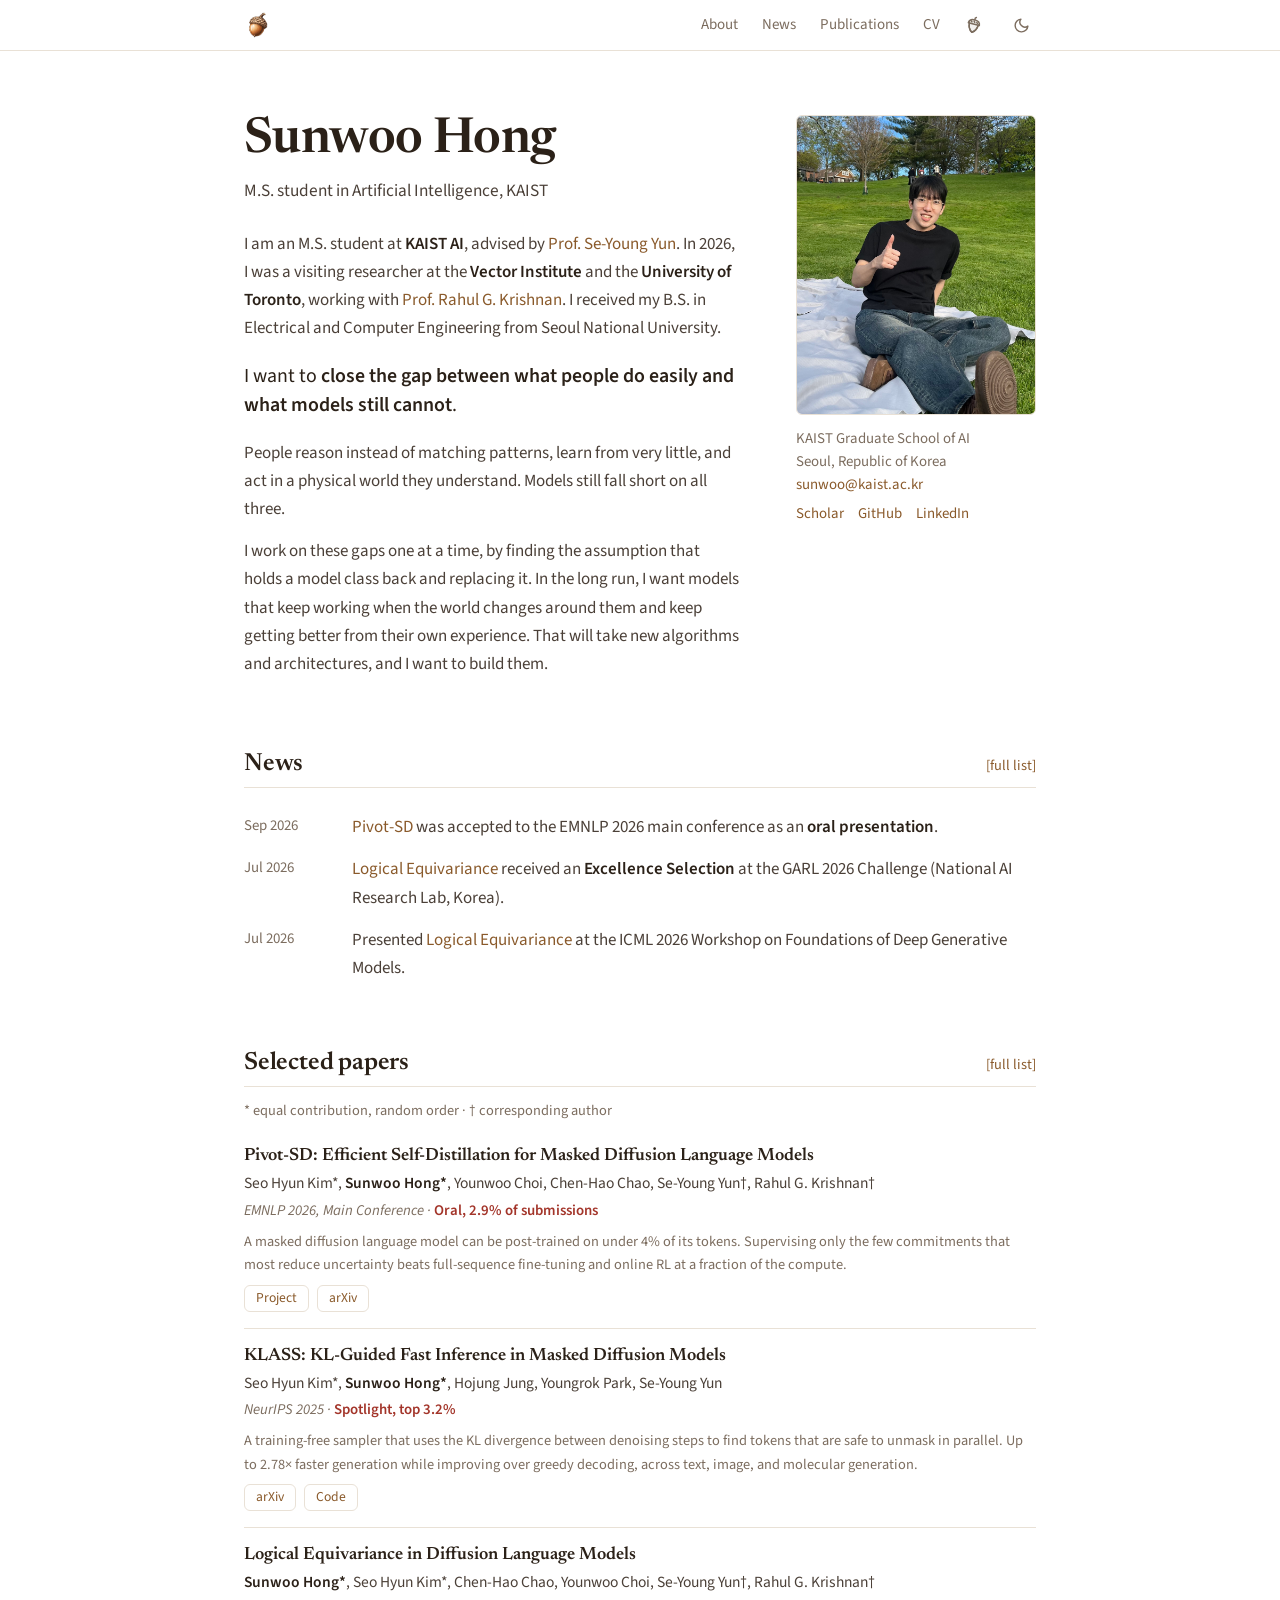
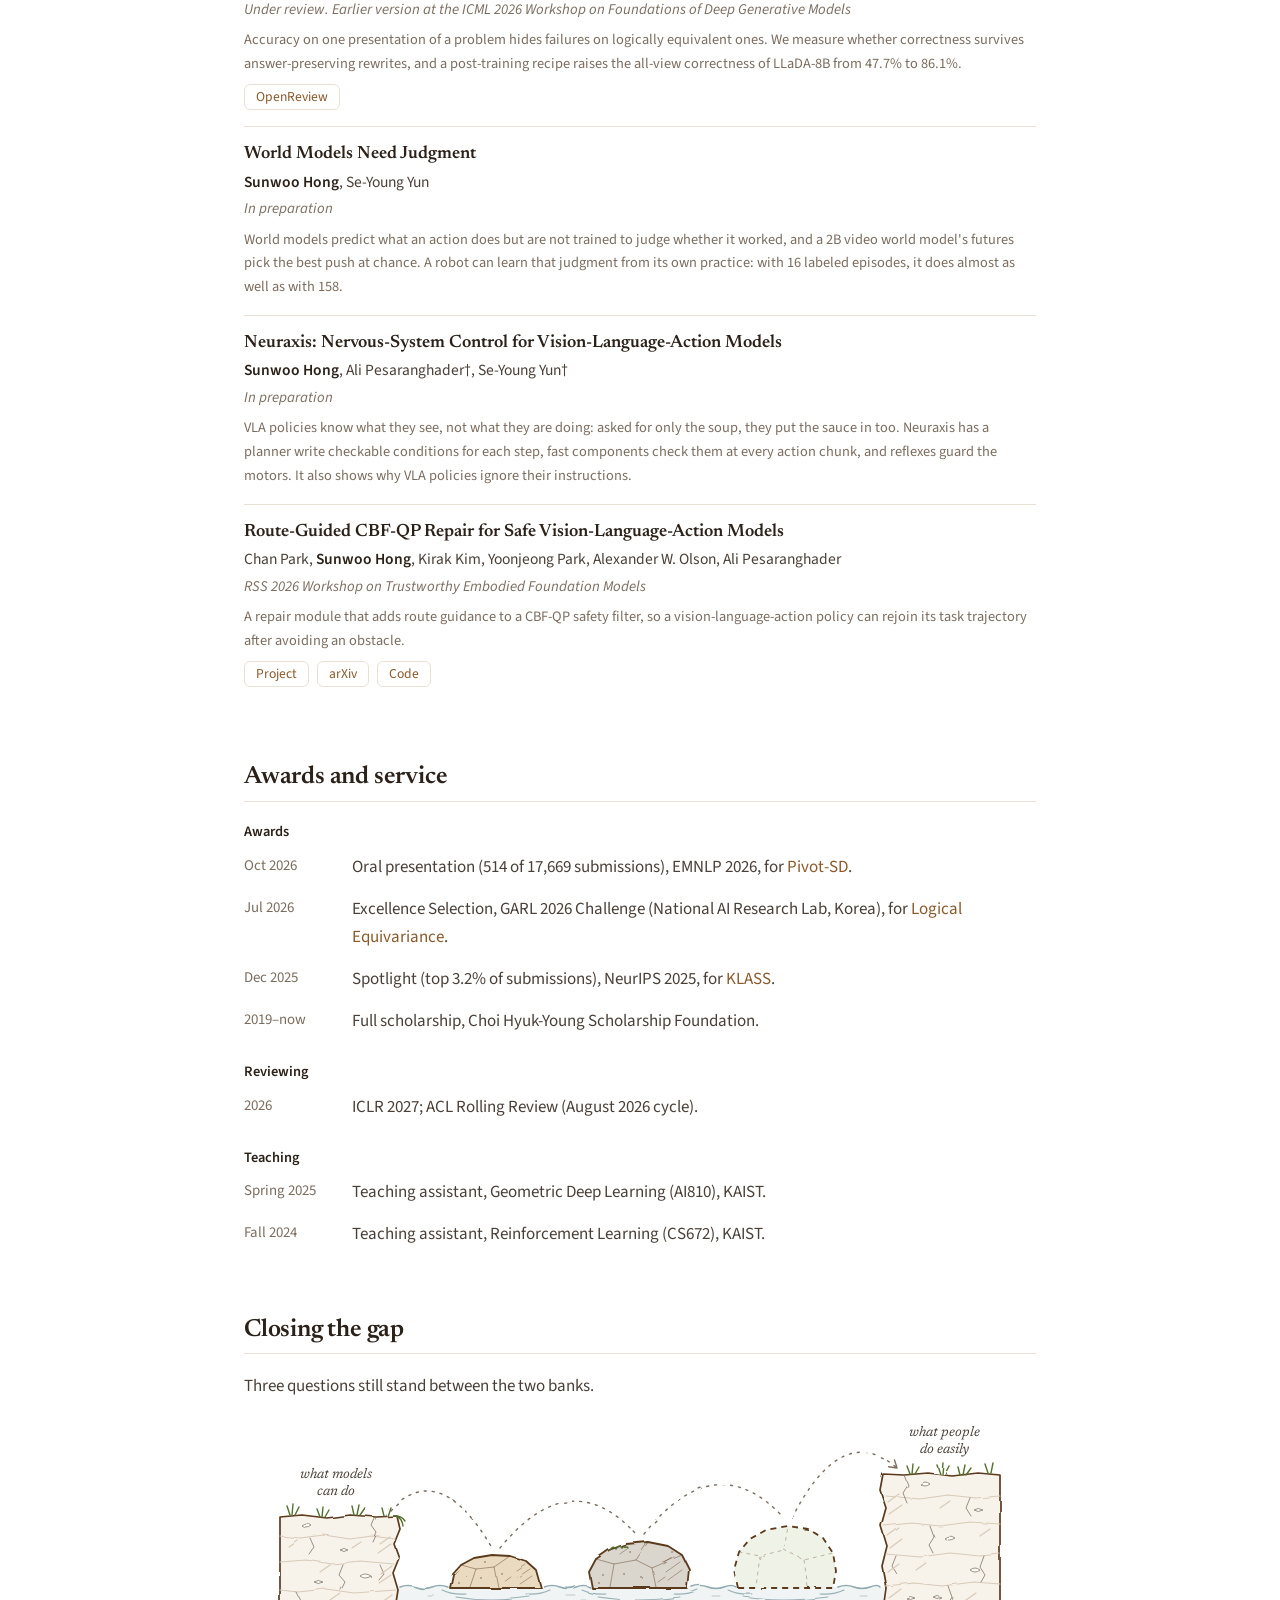
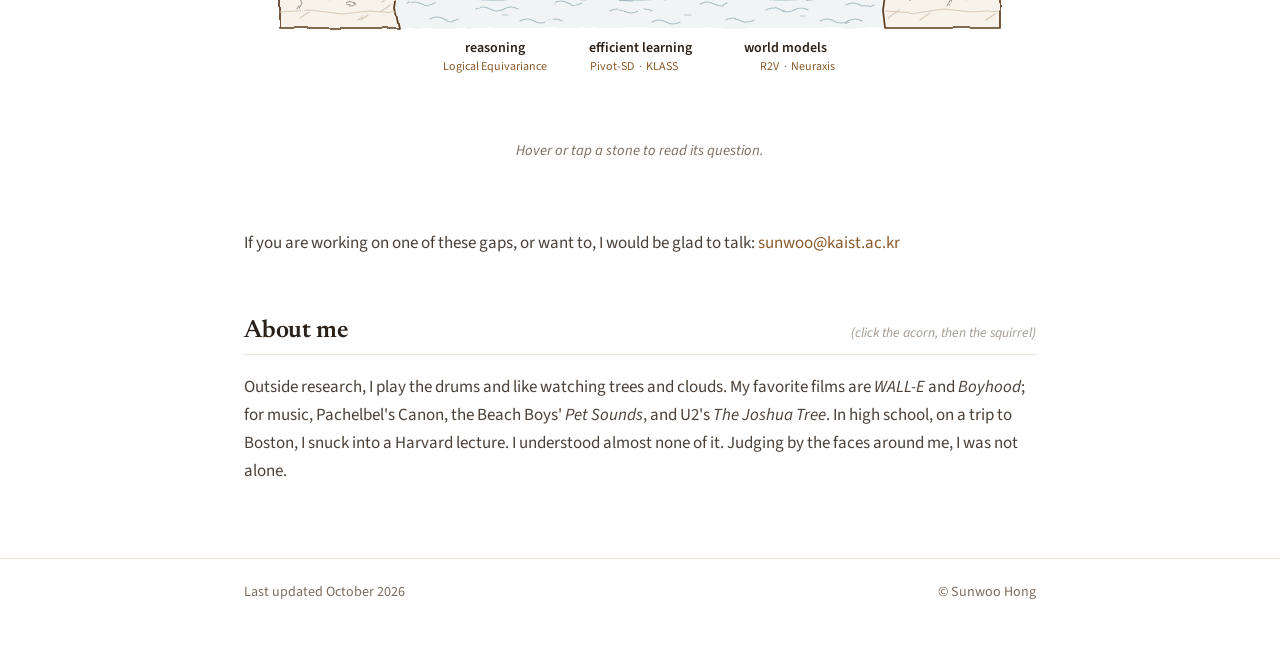
==== commit 38e09766: "Add files via upload" ====
--- a/index.html
+++ b/index.html
@@ -186,7 +186,7 @@
 
     <article class="pub" id="r2v">
       <h3 class="pub-title">World Models Need Judgment</h3>
-      <p class="pub-authors"><span class="me">Sunwoo Hong</span>, Se-Young Yun†</p>
+      <p class="pub-authors"><span class="me">Sunwoo Hong</span>, Se-Young Yun</p>
       <p class="pub-venue">In preparation</p>
       <p class="pub-desc">World models predict what an action does but are not trained to judge whether it worked, and a 2B video world model's futures pick the best push at chance. A robot can learn that judgment from its own practice: with 16 labeled episodes, it does almost as well as with 158.</p>
     </article>
